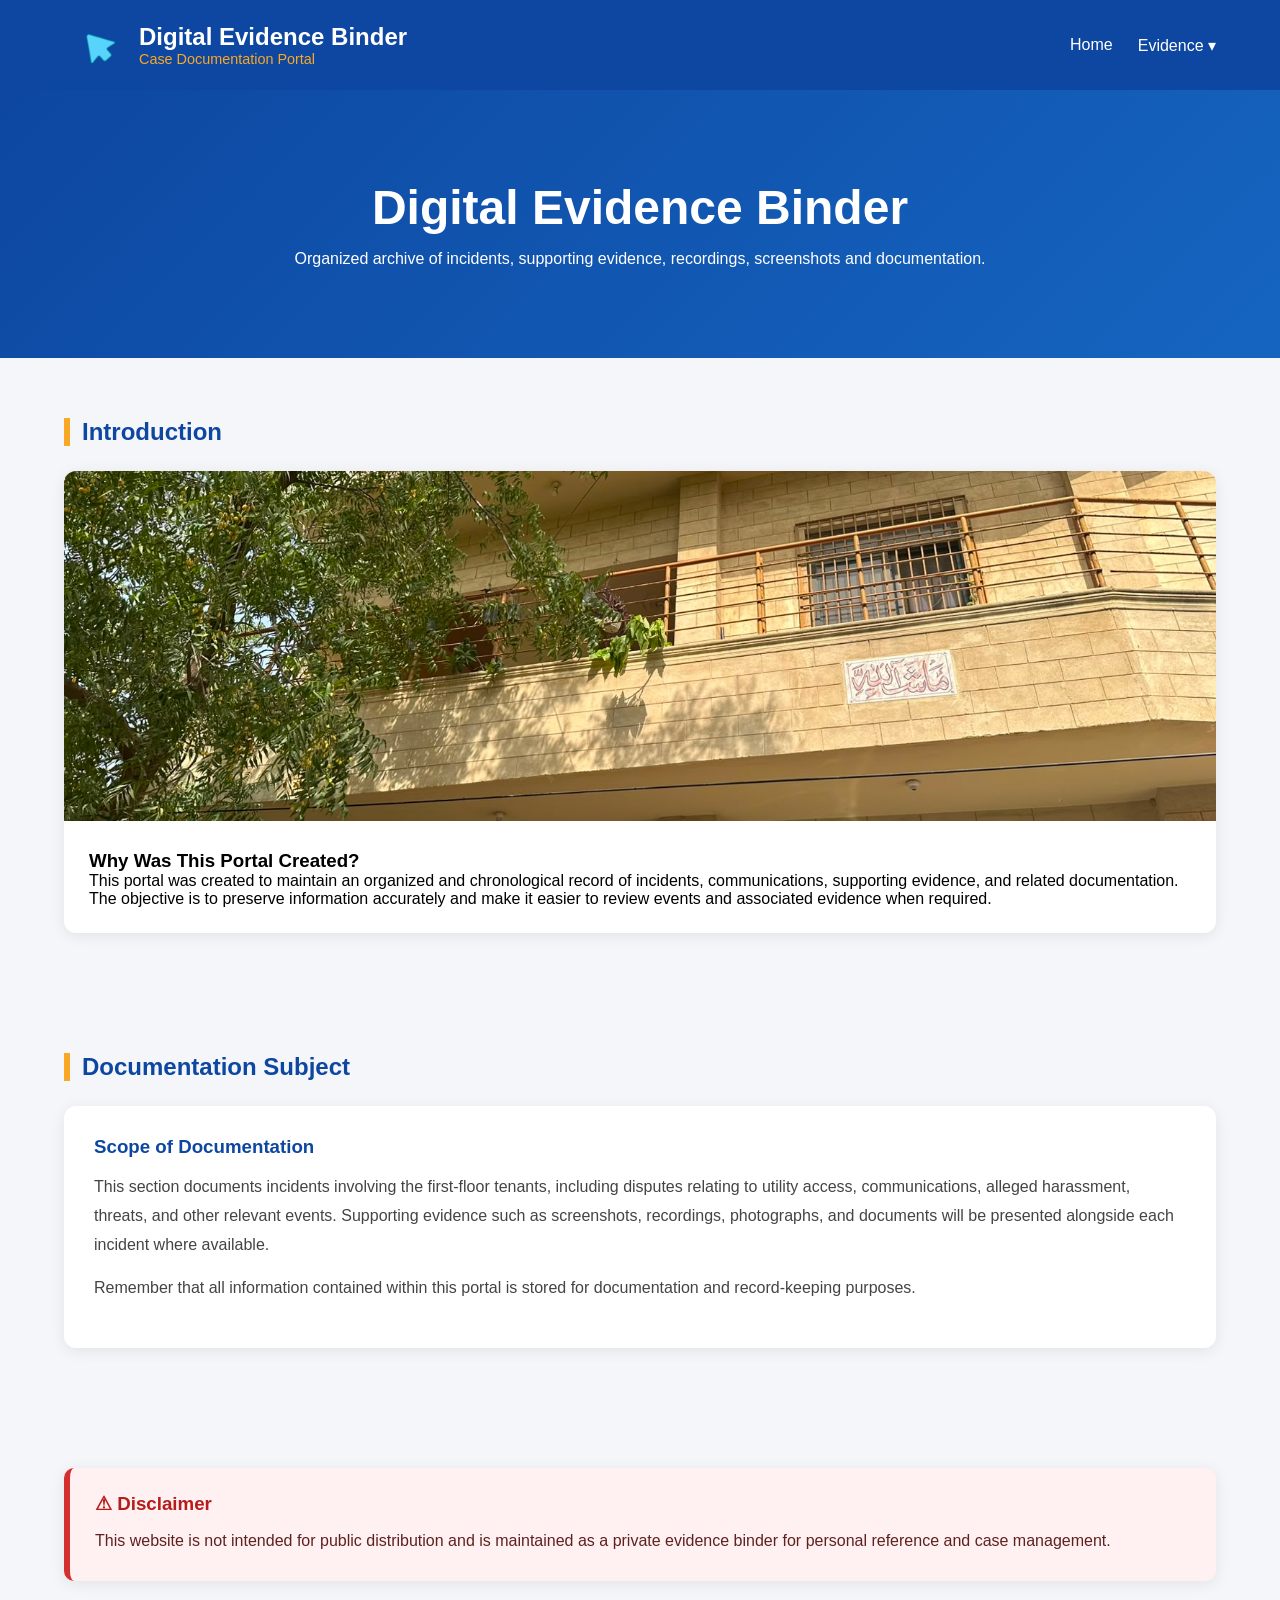
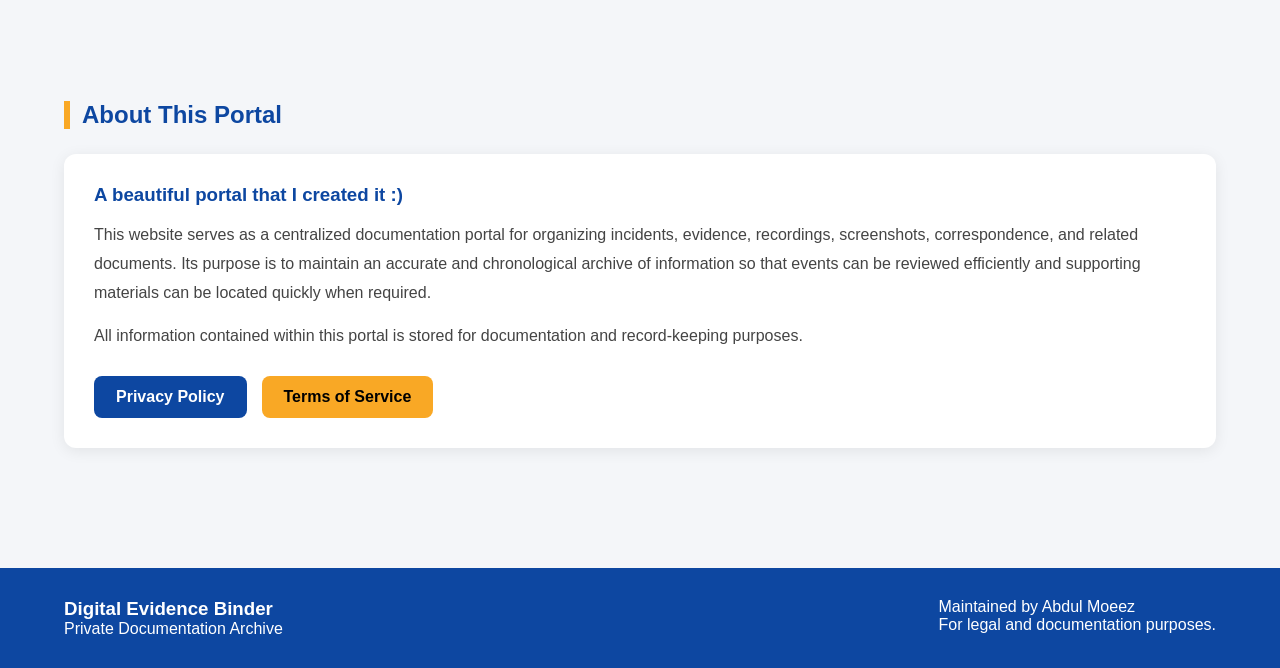
==== index.html @ 59e15d3b "Update index.html" ====
<!DOCTYPE html>
<html lang="en">

<head>
    <meta charset="UTF-8">
    <meta name="viewport" content="width=device-width, initial-scale=1.0">

    <title>Abdul Moeez | Digital Evidence Binder</title>

    <link rel="stylesheet" href="style.css">
</head>

<body>

    <header>

        <div class="container header-container">

            <div class="logo">

                <img src="logo.gif" alt="Logo">

                <div class="logo-text">
                    <h2>Digital Evidence Binder</h2>
                    <p>Case Documentation Portal</p>
                </div>

            </div>

<nav id="mobileNav">

    <ul>

        <li>
            <a href="index.html">Home</a>
        </li>

        <li class="dropdown">

            <a href="javascript:void(0)" onclick="toggleEvidence()">
    Evidence ▾
</a>

            <ul class="dropdown-menu">

                <li>
                    <a href="audio.html">Access it here!</a>
                </li>

            </ul>

        </li>

    </ul>

</nav>

<button class="menu-toggle" onclick="toggleMenu()">
    ☰
</button>

</div>

    </header>

    <section class="hero">

        <div class="container">

            <h1>Digital Evidence Binder</h1>

            <p>
                Organized archive of incidents,
                supporting evidence, recordings,
                screenshots and documentation.
            </p>

        </div>

    </section>

    <main class="container">

        <section class="section">

            <h2>Introduction</h2>

            <div class="incident-card">

                <img src="hero.jpeg"
                     alt="Incident Placeholder">

                <div class="incident-content">

                    <h3>Why Was This Portal Created?</h3>

                    <p>
                        This portal was created to maintain an organized and chronological record of incidents, communications, supporting evidence, and related documentation. The objective is to preserve information accurately and make it easier to review events and associated evidence when required.
                    </p>

                </div>

            </div>

        </section>

<section class="section">

    <h2>Documentation Subject</h2>

    <div class="about-card">

        <h3>Scope of Documentation</h3>

        <p>
            This section documents incidents involving the first-floor tenants, including disputes relating to utility access, communications, alleged harassment, threats, and other relevant events. Supporting evidence such as screenshots, recordings, photographs, and documents will be presented alongside each incident where available.
        </p>

        <p>
            Remember that all information contained within this portal is stored
            for documentation and record-keeping purposes.
        </p>

    </div>

</section>

<section class="section">

    <div class="disclaimer-box">

        <h3>⚠ Disclaimer</h3>

        <p>
            This website is not intended for public distribution and is maintained as a private evidence binder for personal reference and case management.
        </p>

    </div>

</section>

<section class="section">

    <h2>About This Portal</h2>

    <div class="about-card">

        <h3>A beautiful portal that I created it :)</h3>

        <p>
            This website serves as a centralized documentation
            portal for organizing incidents, evidence, recordings,
            screenshots, correspondence, and related documents.

            Its purpose is to maintain an accurate and chronological
            archive of information so that events can be reviewed
            efficiently and supporting materials can be located
            quickly when required.
        </p>

        <p>
            All information contained within this portal is stored
            for documentation and record-keeping purposes.
        </p>

        <div class="button-group">

            <a href="privacy-policy.html" class="btn">
                Privacy Policy
            </a>

            <a href="terms-of-service.html" class="btn secondary">
                Terms of Service
            </a>

        </div>

    </div>

</section>


    </main>

    <footer>

        <div class="container footer-content">

            <div>
                <h3>Digital Evidence Binder</h3>
                <p>Private Documentation Archive</p>
            </div>

            <div>
                <p>Maintained by Abdul Moeez</p>
                <p>For legal and documentation purposes.</p>
            </div>

        </div>

    </footer>

<script>

function toggleMenu() {
    document
        .getElementById("mobileNav")
        .classList
        .toggle("show");
}

function toggleEvidence() {

    const dropdown =
        document.querySelector(".dropdown-menu");

    if (dropdown.style.display === "block") {

        dropdown.style.display = "none";

    } else {

        dropdown.style.display = "block";

    }

}

</script>

</body>
</html>
---- style.css ----
:root{
    --blue:#0d47a1;
    --orange:#f9a825;
    --white:#ffffff;
    --light:#f4f6f9;
}

*{
    margin:0;
    padding:0;
    box-sizing:border-box;
}

body{
    font-family:Segoe UI, Arial, sans-serif;
    background:var(--light);
}

.container{
    width:90%;
    max-width:1200px;
    margin:auto;
}

/* HEADER */

header{
    background:var(--blue);
    box-shadow:0 2px 10px rgba(0,0,0,.15);
}

.header-container{
    display:flex;
    justify-content:space-between;
    align-items:center;
    padding:15px 0;
}

.logo{
    display:flex;
    align-items:center;
    gap:15px;
}

.logo img{
    width:60px;
    height:60px;
    object-fit:contain;
}

.logo-text h2{
    color:white;
}

.logo-text p{
    color:var(--orange);
    font-size:.9rem;
}

nav ul{
    display:flex;
    list-style:none;
    gap:25px;
}

nav a{
    text-decoration:none;
    color:white;
    font-weight:500;
}

/* DROPDOWN */

.dropdown{
    position:relative;
}

.dropdown-menu{
    display:none;
    position:absolute;
    top:30px;
    left:0;
    background:white;
    min-width:200px;
    border-radius:8px;
    overflow:hidden;
    box-shadow:0 4px 15px rgba(0,0,0,.15);
}

.dropdown-menu li{
    width:100%;
}

.dropdown-menu a{
    display:block;
    padding:12px;
    color:#333;
}

.dropdown-menu a:hover{
    background:#eee;
}

.dropdown:hover .dropdown-menu{
    display:block;
}

/* HERO */

.hero{
    background:linear-gradient(
        135deg,
        var(--blue),
        #1565c0
    );
    color:white;
    text-align:center;
    padding:90px 20px;
}

.hero h1{
    font-size:3rem;
    margin-bottom:15px;
}

.hero p{
    max-width:700px;
    margin:auto;
}

/* SECTION */

.section{
    padding:60px 0;
}

.section h2{
    color:var(--blue);
    border-left:6px solid var(--orange);
    padding-left:12px;
    margin-bottom:25px;
}

/* CARD */

.incident-card{
    background:white;
    border-radius:12px;
    overflow:hidden;
    box-shadow:0 3px 15px rgba(0,0,0,.08);
}

.incident-card img{
    width:100%;
    height:350px;
    object-fit:cover;
}

.incident-content{
    padding:25px;
}

.badge{
    background:var(--orange);
    padding:6px 12px;
    border-radius:20px;
    font-weight:bold;
}

.date{
    margin:15px 0;
    color:#666;
}

/* FOOTER */

footer{
    background:var(--blue);
    color:white;
    margin-top:60px;
}

.footer-content{
    display:flex;
    justify-content:space-between;
    padding:30px 0;
}

/* MOBILE */

@media(max-width:768px){

    .header-container{
        flex-direction:column;
        gap:20px;
    }

    nav ul{
        flex-wrap:wrap;
        justify-content:center;
    }

    .hero h1{
        font-size:2rem;
    }

    .footer-content{
        flex-direction:column;
        text-align:center;
        gap:15px;
    }
}

/* ABOUT SECTION */

.about-card{
    background:white;
    padding:30px;
    border-radius:12px;
    box-shadow:0 3px 15px rgba(0,0,0,.08);
}

.about-card h3{
    color:var(--blue);
    margin-bottom:15px;
}

.about-card p{
    margin-bottom:15px;
    line-height:1.8;
    color:#444;
}

/* BUTTONS */

.button-group{
    display:flex;
    gap:15px;
    flex-wrap:wrap;
    margin-top:25px;
}

.btn{
    display:inline-block;
    text-decoration:none;
    background:var(--blue);
    color:white;
    padding:12px 22px;
    border-radius:8px;
    font-weight:600;
    transition:.2s;
}

.btn:hover{
    transform:translateY(-2px);
}

.btn.secondary{
    background:var(--orange);
    color:black;
}

/* DISCLAIMER */

.disclaimer-box{
    background:#fff1f1;
    border-left:6px solid #d32f2f;
    padding:25px;
    border-radius:10px;
    box-shadow:0 3px 15px rgba(0,0,0,.08);
}

.disclaimer-box h3{
    color:#b71c1c;
    margin-bottom:12px;
}

.disclaimer-box p{
    color:#5f2120;
    line-height:1.8;
}

/* =================================
   RESPONSIVE IMPROVEMENTS
================================= */

/* Large Tablets */
@media (max-width: 992px){

    .container{
        width:95%;
    }

    .hero h1{
        font-size:2.4rem;
    }

}

/* Tablets */
@media (max-width: 768px){

    .header-container{
        flex-direction:column;
        gap:20px;
        text-align:center;
    }

    .logo{
        justify-content:center;
    }

    nav ul{
        flex-wrap:wrap;
        justify-content:center;
        gap:15px;
    }

    .hero{
        padding:70px 20px;
    }

    .hero h1{
        font-size:2rem;
    }

    .hero p{
        font-size:.95rem;
    }

    .incident-card img{
        height:280px;
    }

    .button-group{
        flex-direction:column;
    }

    .btn{
        width:100%;
        text-align:center;
    }

    .footer-content{
        flex-direction:column;
        text-align:center;
        gap:20px;
    }

}

/* Mobile Phones */
@media (max-width: 480px){

    .logo img{
        width:50px;
        height:50px;
    }

    .logo-text h2{
        font-size:1.1rem;
    }

    .logo-text p{
        font-size:.75rem;
    }

    .hero{
        padding:50px 15px;
    }

    .hero h1{
        font-size:1.7rem;
        line-height:1.2;
    }

    .hero p{
        font-size:.9rem;
    }

    .section{
        padding:35px 0;
    }

    .section h2{
        font-size:1.3rem;
    }

    .incident-card img{
        height:220px;
    }

    .incident-content{
        padding:18px;
    }

    .about-card{
        padding:20px;
    }

    .disclaimer-box{
        padding:18px;
    }

}

/* Very Small Phones */
@media (max-width: 360px){

    nav ul{
        flex-direction:column;
        gap:10px;
    }

    .hero h1{
        font-size:1.5rem;
    }

    .incident-card img{
        height:180px;
    }

}

/* HAMBURGER */

.menu-toggle{
    display:none;
    background:none;
    border:none;
    color:white;
    font-size:28px;
    cursor:pointer;
}

/* MOBILE */

@media(max-width:768px){

    .header-container{
        position:relative;
    }

    .menu-toggle{
        display:block;
        position:absolute;
        right:0;
        top:15px;
    }

    nav{
        display:none;
        width:100%;
        margin-top:15px;
    }

    nav.show{
        display:block;
    }

    nav ul{
        flex-direction:column;
        gap:0;
        width:100%;
    }

    nav li{
        width:100%;
    }

    nav a{
        display:block;
        padding:15px;
        border-top:1px solid rgba(255,255,255,.15);
    }

    .dropdown-menu{
        position:static;
        display:none;
        background:#0b3b88;
        box-shadow:none;
        border-radius:0;
    }

    .dropdown-menu a{
        color:white;
        padding-left:35px;
    }
}
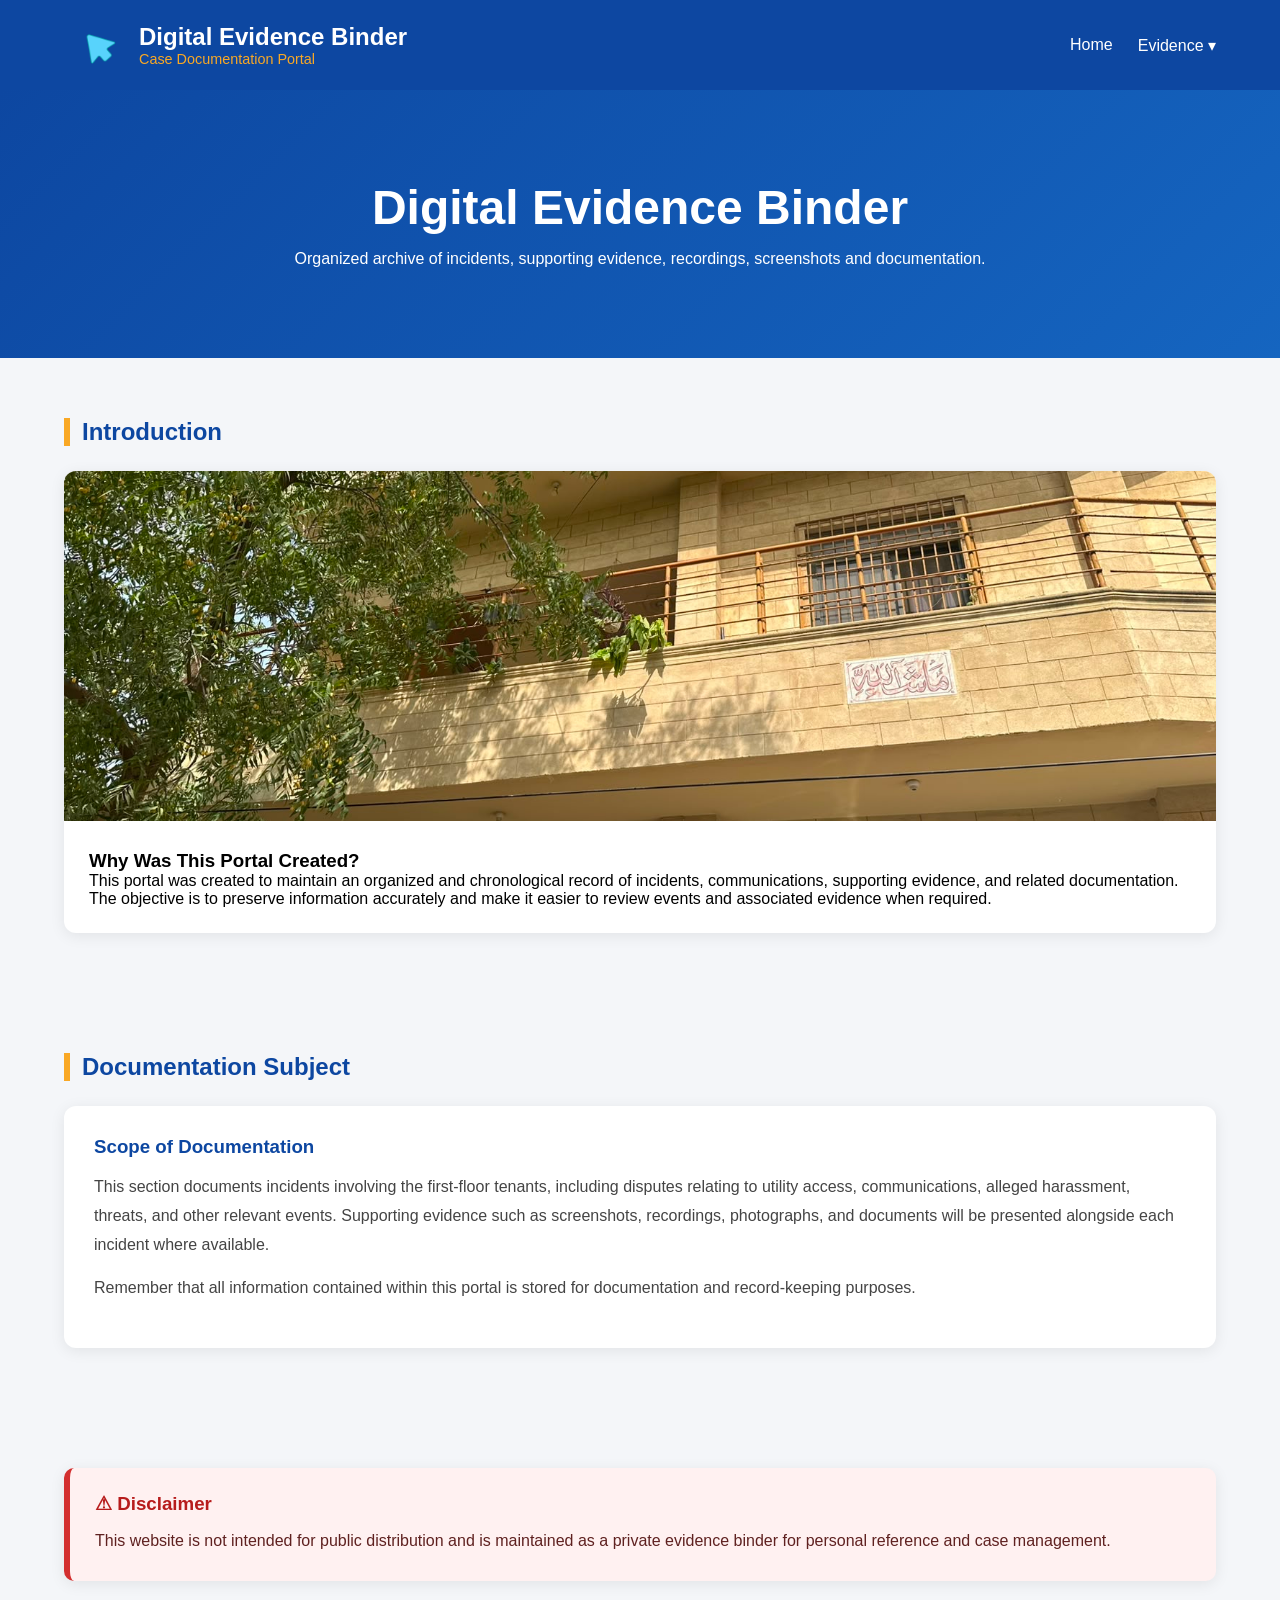
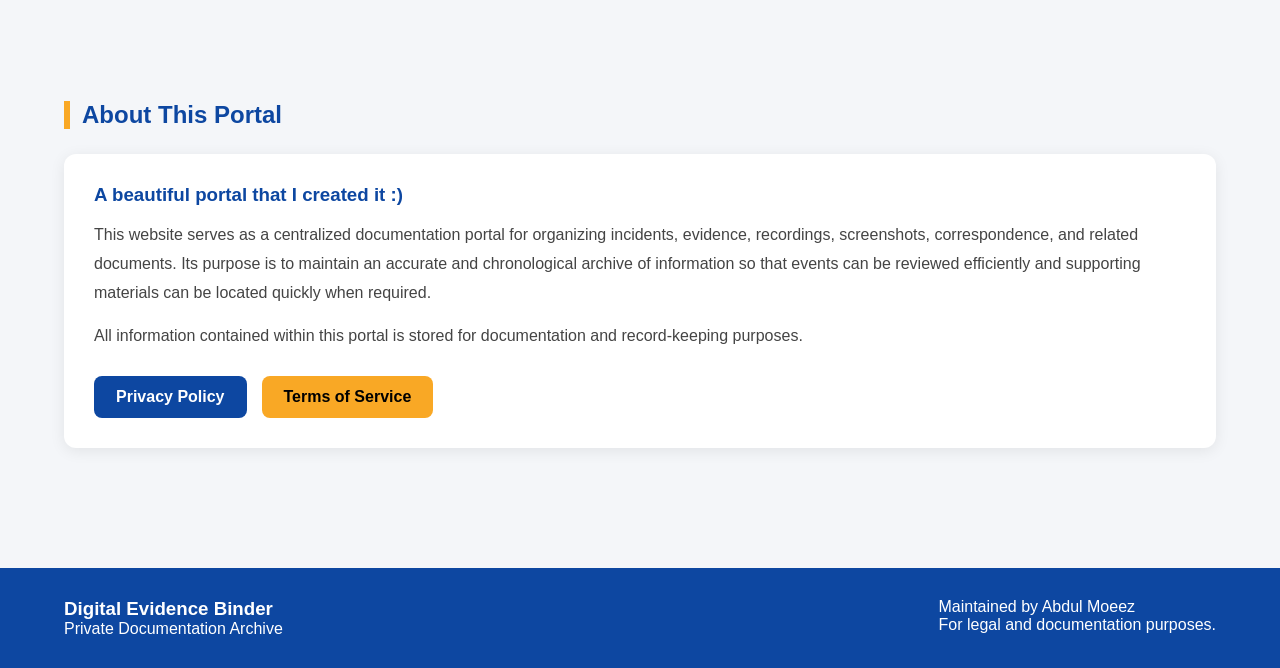
==== commit 6bcfb1df: "Update index.html" ====
--- a/index.html
+++ b/index.html
@@ -44,7 +44,7 @@
             <ul class="dropdown-menu">
 
                 <li>
-                    <a href="audio.html">Access it here!</a>
+                    <a href="login.html">Access it here!</a>
                 </li>
 
             </ul>
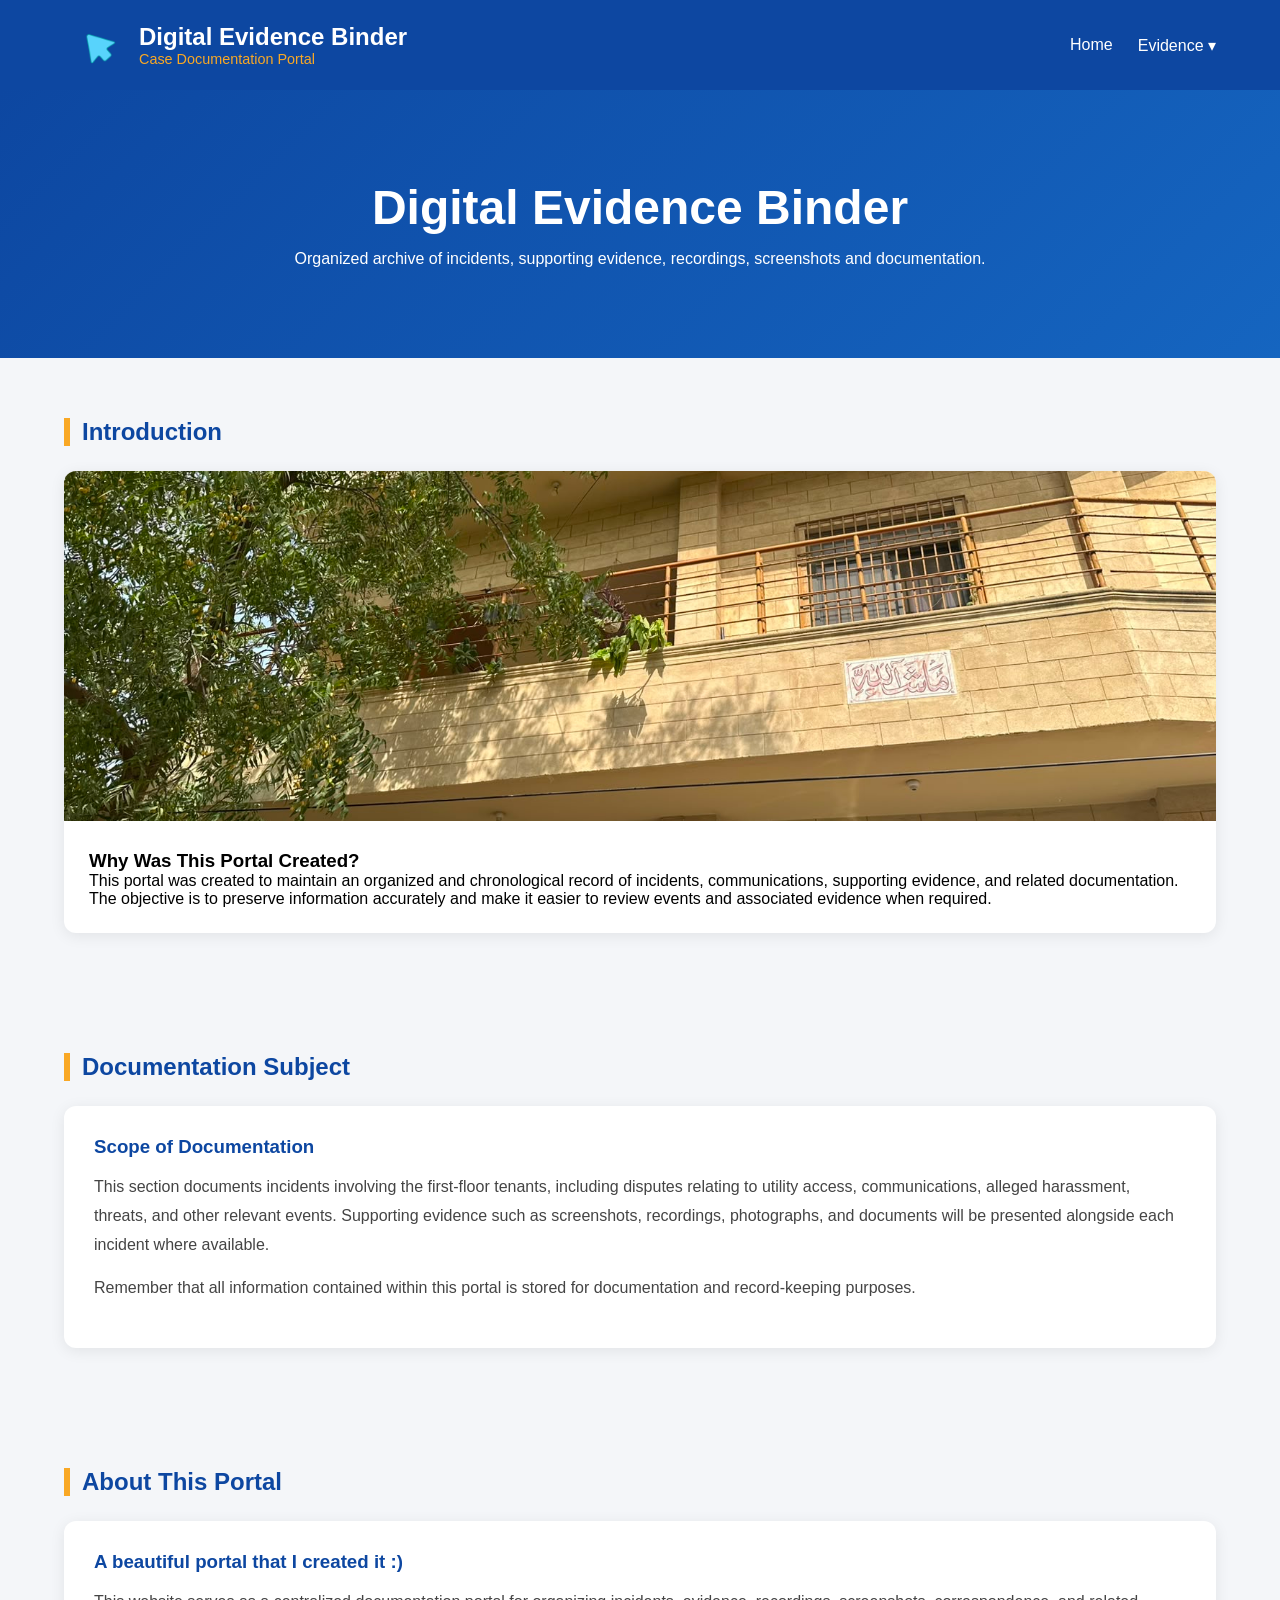
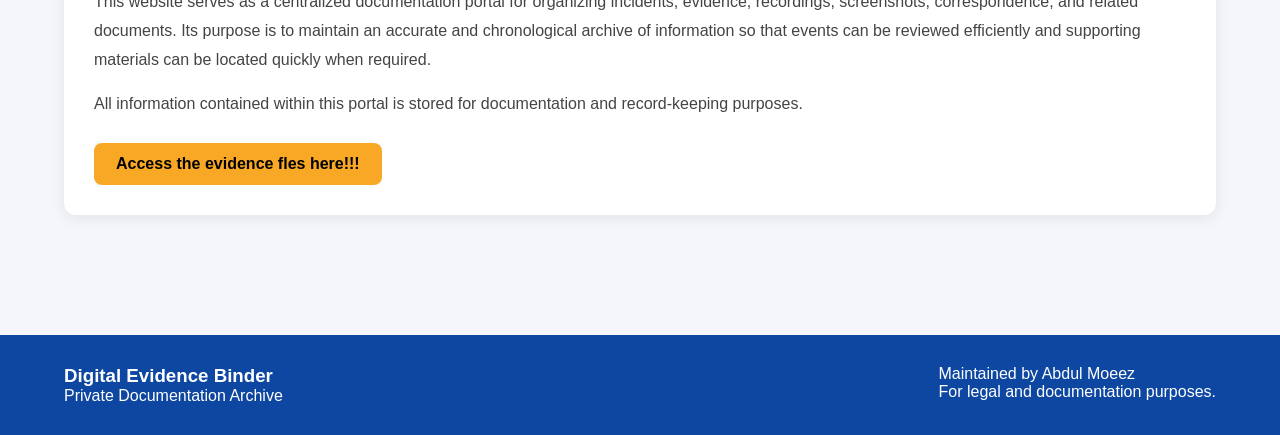
==== commit 89522753: "Update index.html" ====
--- a/index.html
+++ b/index.html
@@ -127,20 +127,6 @@
 
 <section class="section">
 
-    <div class="disclaimer-box">
-
-        <h3>⚠ Disclaimer</h3>
-
-        <p>
-            This website is not intended for public distribution and is maintained as a private evidence binder for personal reference and case management.
-        </p>
-
-    </div>
-
-</section>
-
-<section class="section">
-
     <h2>About This Portal</h2>
 
     <div class="about-card">
@@ -165,12 +151,8 @@
 
         <div class="button-group">
 
-            <a href="privacy-policy.html" class="btn">
-                Privacy Policy
-            </a>
-
-            <a href="terms-of-service.html" class="btn secondary">
-                Terms of Service
+            <a href="https://drive.google.com/drive/folders/1SNqlOgbFu9YPisoF7NOtC1vbzmbJbiRx?usp=sharing" class="btn secondary">
+                Access the evidence fles here!!!
             </a>
 
         </div>
--- a/style.css
+++ b/style.css
@@ -486,4 +486,18 @@
         color:white;
         padding-left:35px;
     }
-}+}
+
+html, body{
+    height:100%;
+}
+
+body{
+    min-height:100vh;
+    display:flex;
+    flex-direction:column;
+}
+
+main{
+    flex:1;
+}
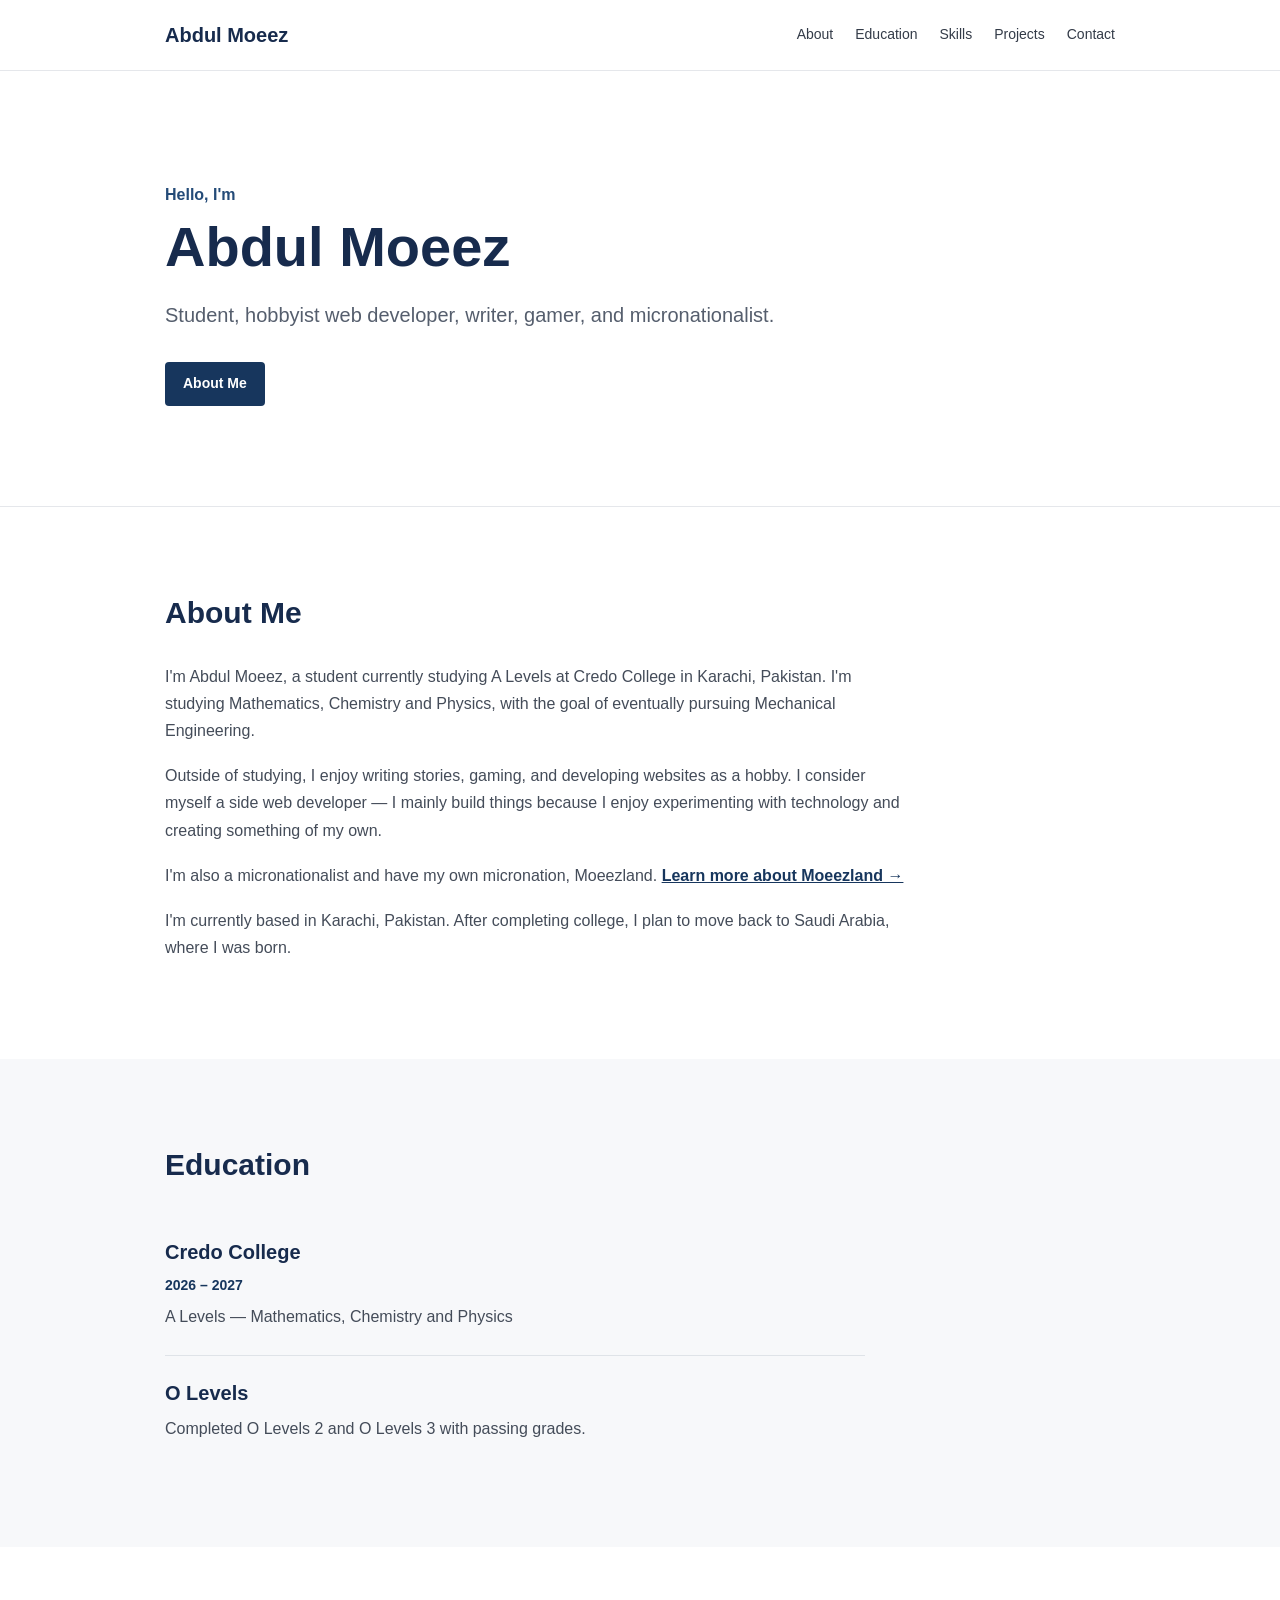
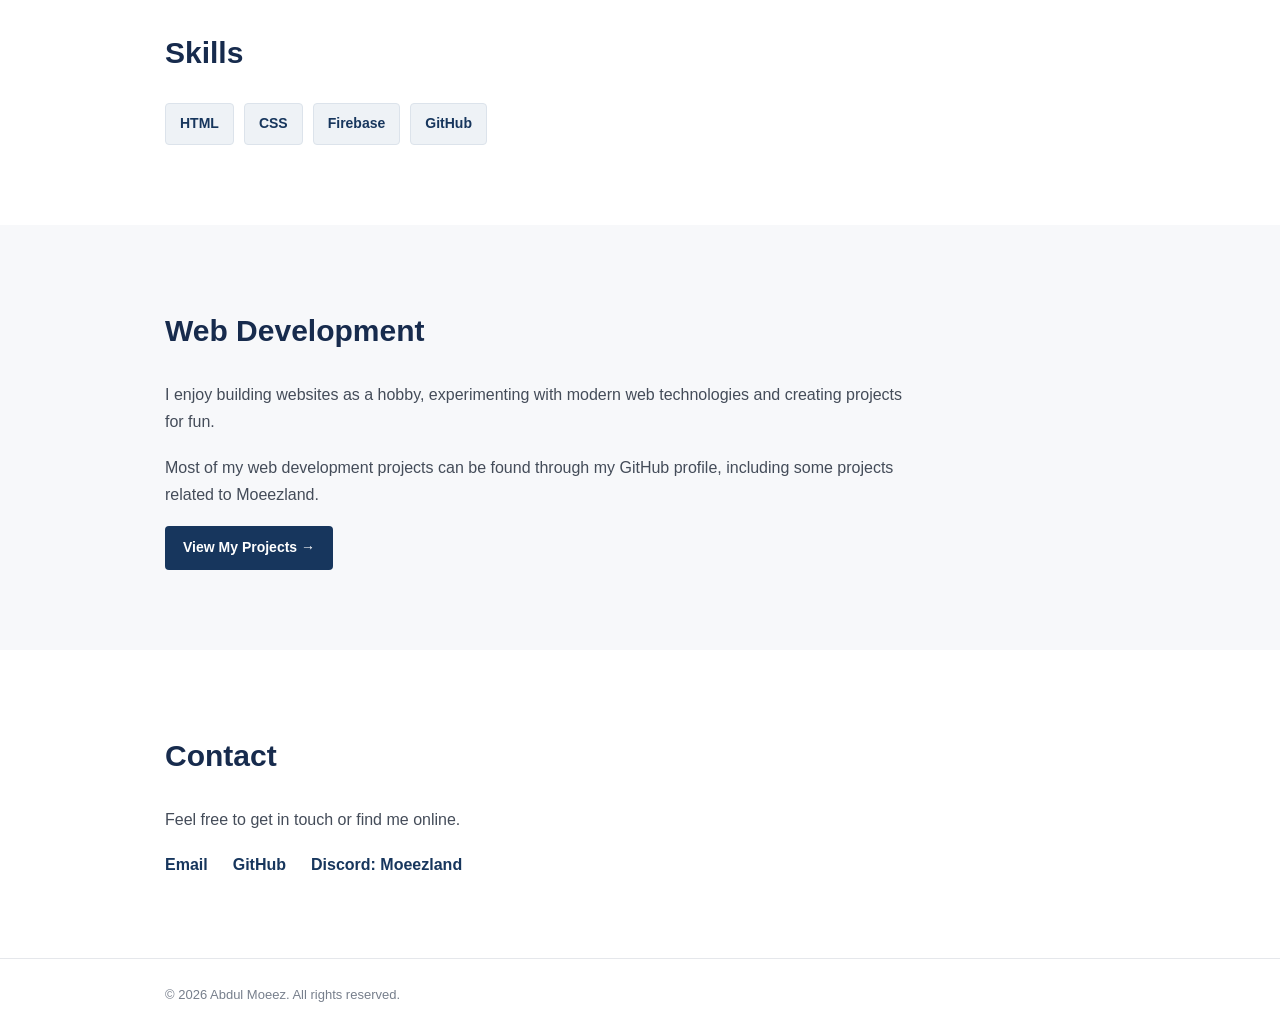
==== commit 4e2cc896: "Update index.html" ====
--- a/index.html
+++ b/index.html
@@ -1,214 +1,190 @@
 <!DOCTYPE html>
 <html lang="en">
-
 <head>
     <meta charset="UTF-8">
     <meta name="viewport" content="width=device-width, initial-scale=1.0">
 
-    <title>Abdul Moeez | Digital Evidence Binder</title>
+    <title>Abdul Moeez</title>
 
     <link rel="stylesheet" href="style.css">
 </head>
 
 <body>
 
+    <!-- Header -->
     <header>
+        <div class="container nav">
+            <a href="#" class="logo">Abdul Moeez</a>
 
-        <div class="container header-container">
+            <nav>
+                <a href="#about">About</a>
+                <a href="#education">Education</a>
+                <a href="#skills">Skills</a>
+                <a href="#projects">Projects</a>
+                <a href="#contact">Contact</a>
+            </nav>
+        </div>
+    </header>
 
-            <div class="logo">
 
-                <img src="logo.gif" alt="Logo">
+    <!-- Hero -->
+    <main>
 
-                <div class="logo-text">
-                    <h2>Digital Evidence Binder</h2>
-                    <p>Case Documentation Portal</p>
+        <section class="hero">
+            <div class="container">
+                <p class="intro">Hello, I'm</p>
+
+                <h1>Abdul Moeez</h1>
+
+                <p class="hero-text">
+                    Student, hobbyist web developer, writer, gamer,
+                    and micronationalist.
+                </p>
+
+                <a href="#about" class="button">About Me</a>
+            </div>
+        </section>
+
+
+        <!-- About -->
+        <section id="about">
+            <div class="container">
+                <h2>About Me</h2>
+
+                <p>
+                    I'm Abdul Moeez, a student currently studying A Levels
+                    at Credo College in Karachi, Pakistan. I'm studying
+                    Mathematics, Chemistry and Physics, with the goal of
+                    eventually pursuing Mechanical Engineering.
+                </p>
+
+                <p>
+                    Outside of studying, I enjoy writing stories, gaming,
+                    and developing websites as a hobby. I consider myself
+                    a side web developer — I mainly build things because
+                    I enjoy experimenting with technology and creating
+                    something of my own.
+                </p>
+
+                <p>
+                    I'm also a micronationalist and have my own
+                    micronation, Moeezland.
+                    <a href="https://moeezland.com" target="_blank">
+                        Learn more about Moeezland →
+                    </a>
+                </p>
+
+                <p>
+                    I'm currently based in Karachi, Pakistan. After
+                    completing college, I plan to move back to Saudi Arabia,
+                    where I was born.
+                </p>
+            </div>
+        </section>
+
+
+        <!-- Education -->
+        <section id="education" class="light-section">
+            <div class="container">
+                <h2>Education</h2>
+
+                <div class="education-item">
+                    <h3>Credo College</h3>
+                    <p class="date">2026 – 2027</p>
+                    <p>
+                        A Levels — Mathematics, Chemistry and Physics
+                    </p>
                 </div>
 
+                <div class="education-item">
+                    <h3>O Levels</h3>
+                    <p>
+                        Completed O Levels 2 and O Levels 3 with
+                        passing grades.
+                    </p>
+                </div>
             </div>
-
-<nav id="mobileNav">
-
-    <ul>
-
-        <li>
-            <a href="index.html">Home</a>
-        </li>
-
-        <li class="dropdown">
-
-            <a href="javascript:void(0)" onclick="toggleEvidence()">
-    Evidence ▾
-</a>
-
-            <ul class="dropdown-menu">
-
-                <li>
-                    <a href="login.html">Access it here!</a>
-                </li>
-
-            </ul>
-
-        </li>
-
-    </ul>
-
-</nav>
-
-<button class="menu-toggle" onclick="toggleMenu()">
-    ☰
-</button>
-
-</div>
-
-    </header>
-
-    <section class="hero">
-
-        <div class="container">
-
-            <h1>Digital Evidence Binder</h1>
-
-            <p>
-                Organized archive of incidents,
-                supporting evidence, recordings,
-                screenshots and documentation.
-            </p>
-
-        </div>
-
-    </section>
-
-    <main class="container">
-
-        <section class="section">
-
-            <h2>Introduction</h2>
-
-            <div class="incident-card">
-
-                <img src="hero.jpeg"
-                     alt="Incident Placeholder">
-
-                <div class="incident-content">
-
-                    <h3>Why Was This Portal Created?</h3>
-
-                    <p>
-                        This portal was created to maintain an organized and chronological record of incidents, communications, supporting evidence, and related documentation. The objective is to preserve information accurately and make it easier to review events and associated evidence when required.
-                    </p>
-
-                </div>
-
-            </div>
-
         </section>
 
-<section class="section">
 
-    <h2>Documentation Subject</h2>
+        <!-- Skills -->
+        <section id="skills">
+            <div class="container">
+                <h2>Skills</h2>
 
-    <div class="about-card">
+                <div class="skills-list">
+                    <span>HTML</span>
+                    <span>CSS</span>
+                    <span>Firebase</span>
+                    <span>GitHub</span>
+                </div>
+            </div>
+        </section>
 
-        <h3>Scope of Documentation</h3>
 
-        <p>
-            This section documents incidents involving the first-floor tenants, including disputes relating to utility access, communications, alleged harassment, threats, and other relevant events. Supporting evidence such as screenshots, recordings, photographs, and documents will be presented alongside each incident where available.
-        </p>
+        <!-- Web Development -->
+        <section id="projects" class="light-section">
+            <div class="container">
+                <h2>Web Development</h2>
 
-        <p>
-            Remember that all information contained within this portal is stored
-            for documentation and record-keeping purposes.
-        </p>
+                <p>
+                    I enjoy building websites as a hobby, experimenting
+                    with modern web technologies and creating projects
+                    for fun.
+                </p>
 
-    </div>
+                <p>
+                    Most of my web development projects can be found
+                    through my GitHub profile, including some projects
+                    related to Moeezland.
+                </p>
 
-</section>
+                <a
+                    href="https://moeezland.github.io"
+                    target="_blank"
+                    class="button"
+                >
+                    View My Projects →
+                </a>
+            </div>
+        </section>
 
-<section class="section">
 
-    <h2>About This Portal</h2>
+        <!-- Contact -->
+        <section id="contact">
+            <div class="container">
+                <h2>Contact</h2>
 
-    <div class="about-card">
+                <p>
+                    Feel free to get in touch or find me online.
+                </p>
 
-        <h3>A beautiful portal that I created it :)</h3>
+                <div class="contact-links">
+                    <a href="mailto:abdulmoeez.ksa@gmail.com">
+                        Email
+                    </a>
 
-        <p>
-            This website serves as a centralized documentation
-            portal for organizing incidents, evidence, recordings,
-            screenshots, correspondence, and related documents.
+                    <a
+                        href="https://github.com/Moeezland"
+                        target="_blank"
+                    >
+                        GitHub
+                    </a>
 
-            Its purpose is to maintain an accurate and chronological
-            archive of information so that events can be reviewed
-            efficiently and supporting materials can be located
-            quickly when required.
-        </p>
-
-        <p>
-            All information contained within this portal is stored
-            for documentation and record-keeping purposes.
-        </p>
-
-        <div class="button-group">
-
-            <a href="https://drive.google.com/drive/folders/1SNqlOgbFu9YPisoF7NOtC1vbzmbJbiRx?usp=sharing" class="btn secondary">
-                Access the evidence fles here!!!
-            </a>
-
-        </div>
-
-    </div>
-
-</section>
-
+                    <span>Discord: Moeezland</span>
+                </div>
+            </div>
+        </section>
 
     </main>
 
+
+    <!-- Footer -->
     <footer>
-
-        <div class="container footer-content">
-
-            <div>
-                <h3>Digital Evidence Binder</h3>
-                <p>Private Documentation Archive</p>
-            </div>
-
-            <div>
-                <p>Maintained by Abdul Moeez</p>
-                <p>For legal and documentation purposes.</p>
-            </div>
-
+        <div class="container">
+            <p>© 2026 Abdul Moeez. All rights reserved.</p>
         </div>
-
     </footer>
-
-<script>
-
-function toggleMenu() {
-    document
-        .getElementById("mobileNav")
-        .classList
-        .toggle("show");
-}
-
-function toggleEvidence() {
-
-    const dropdown =
-        document.querySelector(".dropdown-menu");
-
-    if (dropdown.style.display === "block") {
-
-        dropdown.style.display = "none";
-
-    } else {
-
-        dropdown.style.display = "block";
-
-    }
-
-}
-
-</script>
 
 </body>
 </html>
--- a/style.css
+++ b/style.css
@@ -1,503 +1,288 @@
-:root{
-    --blue:#0d47a1;
-    --orange:#f9a825;
-    --white:#ffffff;
-    --light:#f4f6f9;
-}
-
-*{
-    margin:0;
-    padding:0;
-    box-sizing:border-box;
-}
-
-body{
-    font-family:Segoe UI, Arial, sans-serif;
-    background:var(--light);
-}
-
-.container{
-    width:90%;
-    max-width:1200px;
-    margin:auto;
-}
-
-/* HEADER */
-
-header{
-    background:var(--blue);
-    box-shadow:0 2px 10px rgba(0,0,0,.15);
-}
-
-.header-container{
-    display:flex;
-    justify-content:space-between;
-    align-items:center;
-    padding:15px 0;
-}
-
-.logo{
-    display:flex;
-    align-items:center;
-    gap:15px;
-}
-
-.logo img{
-    width:60px;
-    height:60px;
-    object-fit:contain;
-}
-
-.logo-text h2{
-    color:white;
-}
-
-.logo-text p{
-    color:var(--orange);
-    font-size:.9rem;
-}
-
-nav ul{
-    display:flex;
-    list-style:none;
-    gap:25px;
-}
-
-nav a{
-    text-decoration:none;
-    color:white;
-    font-weight:500;
-}
-
-/* DROPDOWN */
-
-.dropdown{
-    position:relative;
-}
-
-.dropdown-menu{
-    display:none;
-    position:absolute;
-    top:30px;
-    left:0;
-    background:white;
-    min-width:200px;
-    border-radius:8px;
-    overflow:hidden;
-    box-shadow:0 4px 15px rgba(0,0,0,.15);
-}
-
-.dropdown-menu li{
-    width:100%;
-}
-
-.dropdown-menu a{
-    display:block;
-    padding:12px;
-    color:#333;
-}
-
-.dropdown-menu a:hover{
-    background:#eee;
-}
-
-.dropdown:hover .dropdown-menu{
-    display:block;
-}
-
-/* HERO */
-
-.hero{
-    background:linear-gradient(
-        135deg,
-        var(--blue),
-        #1565c0
-    );
-    color:white;
-    text-align:center;
-    padding:90px 20px;
-}
-
-.hero h1{
-    font-size:3rem;
-    margin-bottom:15px;
-}
-
-.hero p{
-    max-width:700px;
-    margin:auto;
-}
-
-/* SECTION */
-
-.section{
-    padding:60px 0;
-}
-
-.section h2{
-    color:var(--blue);
-    border-left:6px solid var(--orange);
-    padding-left:12px;
-    margin-bottom:25px;
-}
-
-/* CARD */
-
-.incident-card{
-    background:white;
-    border-radius:12px;
-    overflow:hidden;
-    box-shadow:0 3px 15px rgba(0,0,0,.08);
-}
-
-.incident-card img{
-    width:100%;
-    height:350px;
-    object-fit:cover;
-}
-
-.incident-content{
-    padding:25px;
-}
-
-.badge{
-    background:var(--orange);
-    padding:6px 12px;
-    border-radius:20px;
-    font-weight:bold;
-}
-
-.date{
-    margin:15px 0;
-    color:#666;
-}
-
-/* FOOTER */
-
-footer{
-    background:var(--blue);
-    color:white;
-    margin-top:60px;
-}
-
-.footer-content{
-    display:flex;
-    justify-content:space-between;
-    padding:30px 0;
-}
-
-/* MOBILE */
-
-@media(max-width:768px){
-
-    .header-container{
-        flex-direction:column;
-        gap:20px;
-    }
-
-    nav ul{
-        flex-wrap:wrap;
-        justify-content:center;
-    }
-
-    .hero h1{
-        font-size:2rem;
-    }
-
-    .footer-content{
-        flex-direction:column;
-        text-align:center;
-        gap:15px;
-    }
-}
-
-/* ABOUT SECTION */
-
-.about-card{
-    background:white;
-    padding:30px;
-    border-radius:12px;
-    box-shadow:0 3px 15px rgba(0,0,0,.08);
-}
-
-.about-card h3{
-    color:var(--blue);
-    margin-bottom:15px;
-}
-
-.about-card p{
-    margin-bottom:15px;
-    line-height:1.8;
-    color:#444;
-}
-
-/* BUTTONS */
-
-.button-group{
-    display:flex;
-    gap:15px;
-    flex-wrap:wrap;
-    margin-top:25px;
-}
-
-.btn{
-    display:inline-block;
-    text-decoration:none;
-    background:var(--blue);
-    color:white;
-    padding:12px 22px;
-    border-radius:8px;
-    font-weight:600;
-    transition:.2s;
-}
-
-.btn:hover{
-    transform:translateY(-2px);
-}
-
-.btn.secondary{
-    background:var(--orange);
-    color:black;
-}
-
-/* DISCLAIMER */
-
-.disclaimer-box{
-    background:#fff1f1;
-    border-left:6px solid #d32f2f;
-    padding:25px;
-    border-radius:10px;
-    box-shadow:0 3px 15px rgba(0,0,0,.08);
-}
-
-.disclaimer-box h3{
-    color:#b71c1c;
-    margin-bottom:12px;
-}
-
-.disclaimer-box p{
-    color:#5f2120;
-    line-height:1.8;
-}
-
-/* =================================
-   RESPONSIVE IMPROVEMENTS
-================================= */
-
-/* Large Tablets */
-@media (max-width: 992px){
-
-    .container{
-        width:95%;
-    }
-
-    .hero h1{
-        font-size:2.4rem;
-    }
-
-}
-
-/* Tablets */
-@media (max-width: 768px){
-
-    .header-container{
-        flex-direction:column;
-        gap:20px;
-        text-align:center;
-    }
-
-    .logo{
-        justify-content:center;
-    }
-
-    nav ul{
-        flex-wrap:wrap;
-        justify-content:center;
-        gap:15px;
-    }
-
-    .hero{
-        padding:70px 20px;
-    }
-
-    .hero h1{
-        font-size:2rem;
-    }
-
-    .hero p{
-        font-size:.95rem;
-    }
-
-    .incident-card img{
-        height:280px;
-    }
-
-    .button-group{
-        flex-direction:column;
-    }
-
-    .btn{
-        width:100%;
-        text-align:center;
-    }
-
-    .footer-content{
-        flex-direction:column;
-        text-align:center;
-        gap:20px;
-    }
-
-}
-
-/* Mobile Phones */
-@media (max-width: 480px){
-
-    .logo img{
-        width:50px;
-        height:50px;
-    }
-
-    .logo-text h2{
-        font-size:1.1rem;
-    }
-
-    .logo-text p{
-        font-size:.75rem;
-    }
-
-    .hero{
-        padding:50px 15px;
-    }
-
-    .hero h1{
-        font-size:1.7rem;
-        line-height:1.2;
-    }
-
-    .hero p{
-        font-size:.9rem;
-    }
-
-    .section{
-        padding:35px 0;
-    }
-
-    .section h2{
-        font-size:1.3rem;
-    }
-
-    .incident-card img{
-        height:220px;
-    }
-
-    .incident-content{
-        padding:18px;
-    }
-
-    .about-card{
-        padding:20px;
-    }
-
-    .disclaimer-box{
-        padding:18px;
-    }
-
-}
-
-/* Very Small Phones */
-@media (max-width: 360px){
-
-    nav ul{
-        flex-direction:column;
-        gap:10px;
-    }
-
-    .hero h1{
-        font-size:1.5rem;
-    }
-
-    .incident-card img{
-        height:180px;
-    }
-
-}
-
-/* HAMBURGER */
-
-.menu-toggle{
-    display:none;
-    background:none;
-    border:none;
-    color:white;
-    font-size:28px;
-    cursor:pointer;
-}
-
-/* MOBILE */
-
-@media(max-width:768px){
-
-    .header-container{
-        position:relative;
-    }
-
-    .menu-toggle{
-        display:block;
-        position:absolute;
-        right:0;
-        top:15px;
-    }
-
-    nav{
-        display:none;
-        width:100%;
-        margin-top:15px;
-    }
-
-    nav.show{
-        display:block;
-    }
-
-    nav ul{
-        flex-direction:column;
-        gap:0;
-        width:100%;
-    }
-
-    nav li{
-        width:100%;
-    }
-
-    nav a{
-        display:block;
-        padding:15px;
-        border-top:1px solid rgba(255,255,255,.15);
-    }
-
-    .dropdown-menu{
-        position:static;
-        display:none;
-        background:#0b3b88;
-        box-shadow:none;
-        border-radius:0;
-    }
-
-    .dropdown-menu a{
-        color:white;
-        padding-left:35px;
-    }
-}
-
-html, body{
-    height:100%;
-}
-
-body{
-    min-height:100vh;
-    display:flex;
-    flex-direction:column;
-}
-
-main{
-    flex:1;
-}
+/* -------------------------
+   General
+------------------------- */
+
+* {
+    margin: 0;
+    padding: 0;
+    box-sizing: border-box;
+}
+
+html {
+    scroll-behavior: smooth;
+}
+
+body {
+    font-family: Arial, Helvetica, sans-serif;
+    color: #171b24;
+    background: #ffffff;
+    line-height: 1.7;
+}
+
+.container {
+    width: 90%;
+    max-width: 950px;
+    margin: auto;
+}
+
+
+/* -------------------------
+   Header
+------------------------- */
+
+header {
+    border-bottom: 1px solid #e5e7eb;
+    background: #ffffff;
+}
+
+.nav {
+    min-height: 70px;
+
+    display: flex;
+    align-items: center;
+    justify-content: space-between;
+    gap: 30px;
+}
+
+.logo {
+    color: #172b4d;
+    font-size: 20px;
+    font-weight: bold;
+    text-decoration: none;
+}
+
+nav {
+    display: flex;
+    gap: 22px;
+}
+
+nav a {
+    color: #333b48;
+    text-decoration: none;
+    font-size: 14px;
+}
+
+nav a:hover {
+    color: #17365d;
+}
+
+
+/* -------------------------
+   Hero
+------------------------- */
+
+.hero {
+    padding: 110px 0 100px;
+    border-bottom: 1px solid #e5e7eb;
+}
+
+.intro {
+    color: #244b78;
+    font-weight: bold;
+    margin-bottom: 8px;
+}
+
+h1 {
+    color: #172b4d;
+    font-size: 56px;
+    line-height: 1.1;
+    margin-bottom: 20px;
+}
+
+.hero-text {
+    max-width: 650px;
+    font-size: 20px;
+    color: #555e6d;
+    margin-bottom: 30px;
+}
+
+
+/* -------------------------
+   Sections
+------------------------- */
+
+section {
+    padding: 80px 0;
+}
+
+.light-section {
+    background: #f7f8fa;
+}
+
+h2 {
+    color: #172b4d;
+    font-size: 30px;
+    margin-bottom: 25px;
+}
+
+h3 {
+    color: #172b4d;
+    font-size: 20px;
+    margin-bottom: 5px;
+}
+
+section p {
+    max-width: 750px;
+    margin-bottom: 18px;
+    color: #444c59;
+}
+
+
+/* -------------------------
+   Buttons
+------------------------- */
+
+.button {
+    display: inline-block;
+
+    background: #17365d;
+    color: #ffffff;
+
+    padding: 10px 18px;
+
+    text-decoration: none;
+    font-size: 14px;
+    font-weight: bold;
+
+    border-radius: 4px;
+}
+
+.button:hover {
+    background: #102946;
+}
+
+
+/* -------------------------
+   Links
+------------------------- */
+
+section a:not(.button) {
+    color: #17365d;
+    font-weight: bold;
+}
+
+section a:not(.button):hover {
+    text-decoration: none;
+}
+
+
+/* -------------------------
+   Education
+------------------------- */
+
+.education-item {
+    padding: 20px 0;
+    border-bottom: 1px solid #dfe3e8;
+    max-width: 700px;
+}
+
+.education-item:last-child {
+    border-bottom: none;
+}
+
+.education-item p {
+    margin-bottom: 5px;
+}
+
+.date {
+    color: #17365d !important;
+    font-size: 14px;
+    font-weight: bold;
+}
+
+
+/* -------------------------
+   Skills
+------------------------- */
+
+.skills-list {
+    display: flex;
+    flex-wrap: wrap;
+    gap: 10px;
+}
+
+.skills-list span {
+    padding: 8px 14px;
+
+    background: #eef2f6;
+    color: #17365d;
+
+    border: 1px solid #dce3eb;
+    border-radius: 4px;
+
+    font-size: 14px;
+    font-weight: bold;
+}
+
+
+/* -------------------------
+   Contact
+------------------------- */
+
+.contact-links {
+    display: flex;
+    flex-wrap: wrap;
+    gap: 25px;
+}
+
+.contact-links a,
+.contact-links span {
+    color: #17365d;
+    font-weight: bold;
+    text-decoration: none;
+}
+
+
+/* -------------------------
+   Footer
+------------------------- */
+
+footer {
+    padding: 25px 0;
+    border-top: 1px solid #e5e7eb;
+    background: #ffffff;
+}
+
+footer p {
+    color: #777f8c;
+    font-size: 13px;
+}
+
+
+/* -------------------------
+   Mobile
+------------------------- */
+
+@media (max-width: 700px) {
+
+    .nav {
+        flex-direction: column;
+        padding: 20px 0;
+    }
+
+    nav {
+        flex-wrap: wrap;
+        justify-content: center;
+        gap: 15px;
+    }
+
+    .hero {
+        padding: 80px 0;
+    }
+
+    h1 {
+        font-size: 42px;
+    }
+
+    .hero-text {
+        font-size: 18px;
+    }
+
+    section {
+        padding: 60px 0;
+    }
+
+    h2 {
+        font-size: 26px;
+    }
+}
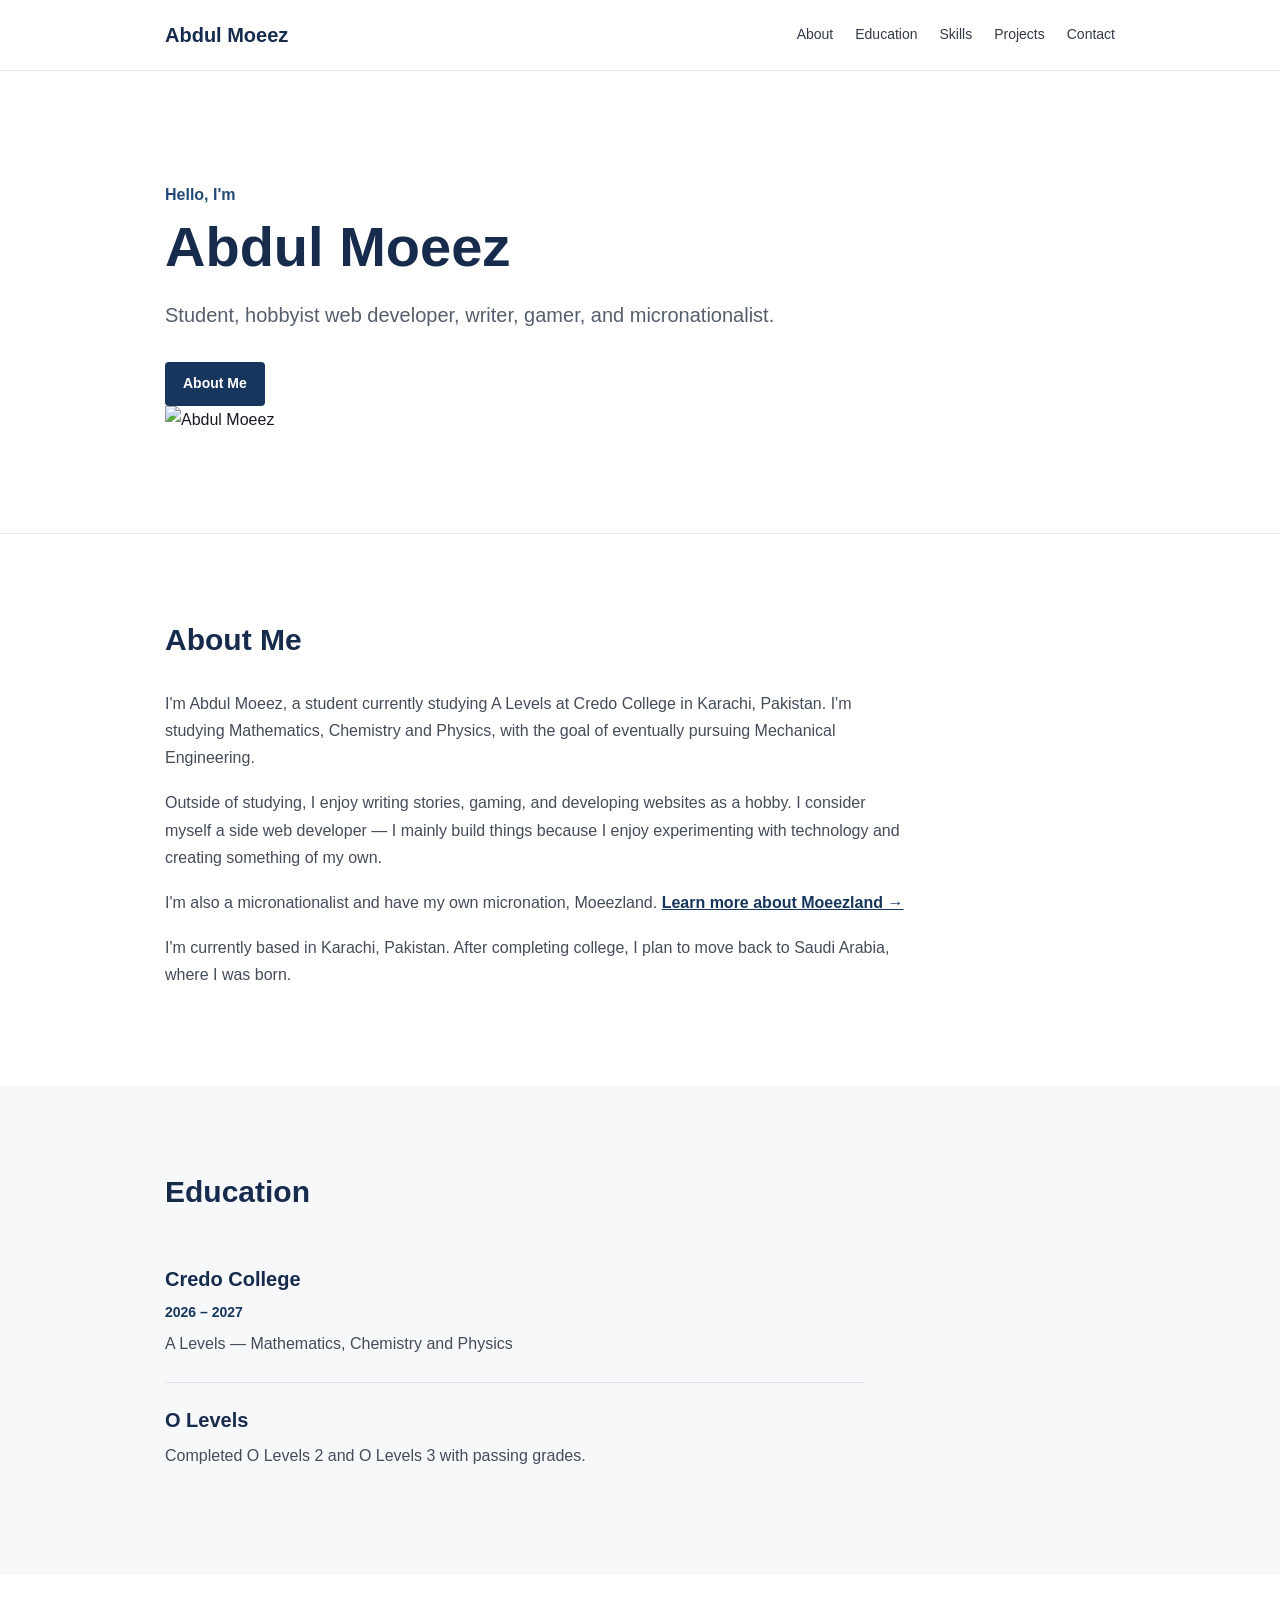
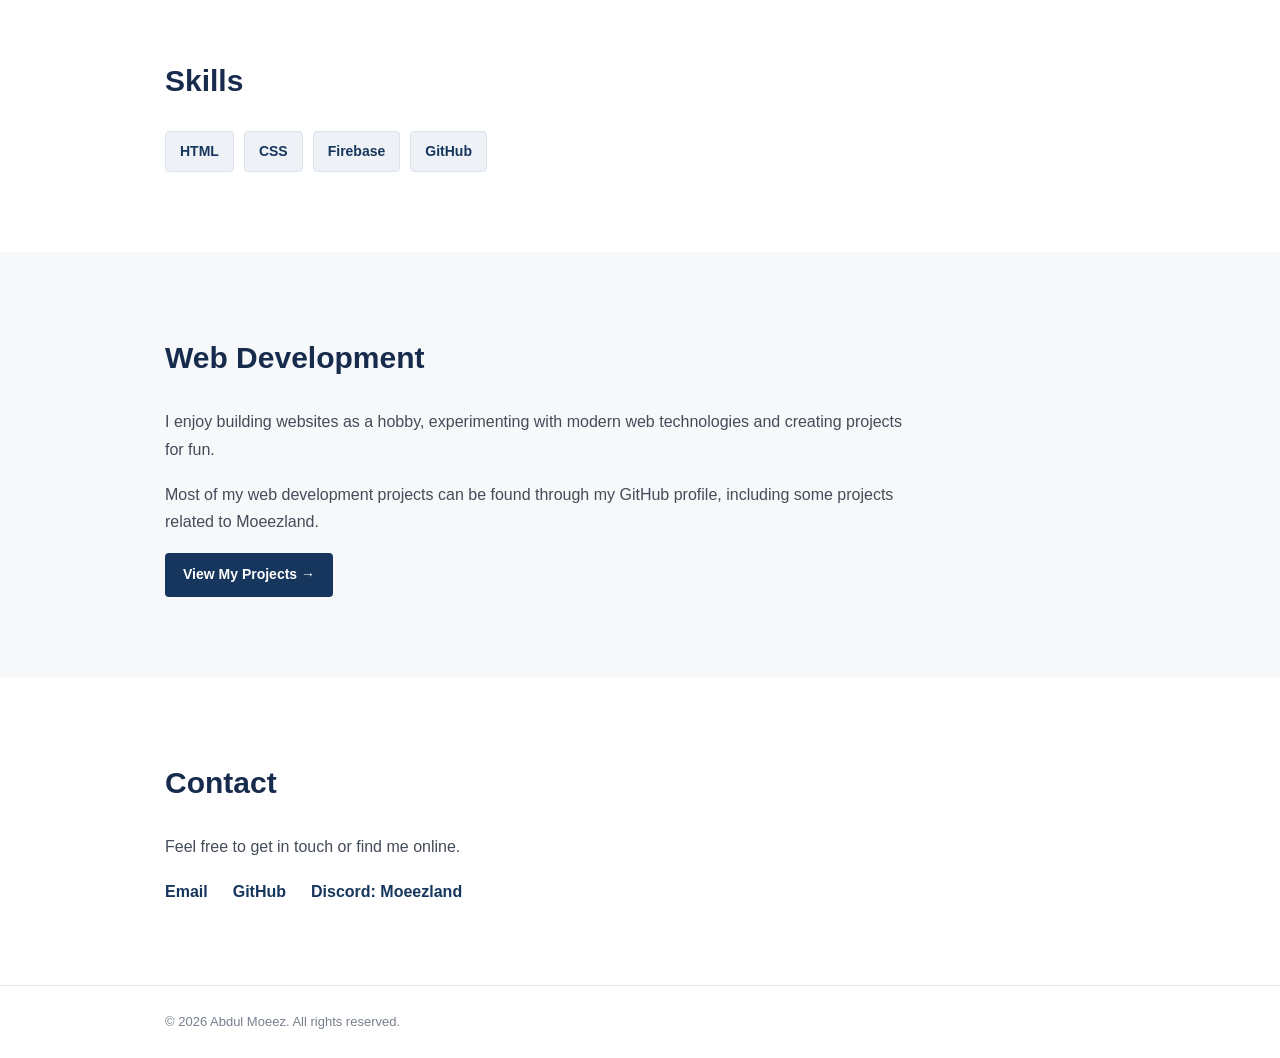
==== commit b94d7992: "Update index.html" ====
--- a/index.html
+++ b/index.html
@@ -30,21 +30,28 @@
     <!-- Hero -->
     <main>
 
-        <section class="hero">
-            <div class="container">
-                <p class="intro">Hello, I'm</p>
+<section class="hero">
+    <div class="container hero-content">
 
-                <h1>Abdul Moeez</h1>
+        <div class="hero-text-content">
+            <p class="intro">Hello, I'm</p>
 
-                <p class="hero-text">
-                    Student, hobbyist web developer, writer, gamer,
-                    and micronationalist.
-                </p>
+            <h1>Abdul Moeez</h1>
 
-                <a href="#about" class="button">About Me</a>
-            </div>
-        </section>
+            <p class="hero-text">
+                Student, hobbyist web developer, writer, gamer,
+                and micronationalist.
+            </p>
 
+            <a href="#about" class="button">About Me</a>
+        </div>
+
+        <div class="profile-photo">
+            <img src="profile.jpg" alt="Abdul Moeez">
+        </div>
+
+    </div>
+</section>
 
         <!-- About -->
         <section id="about">
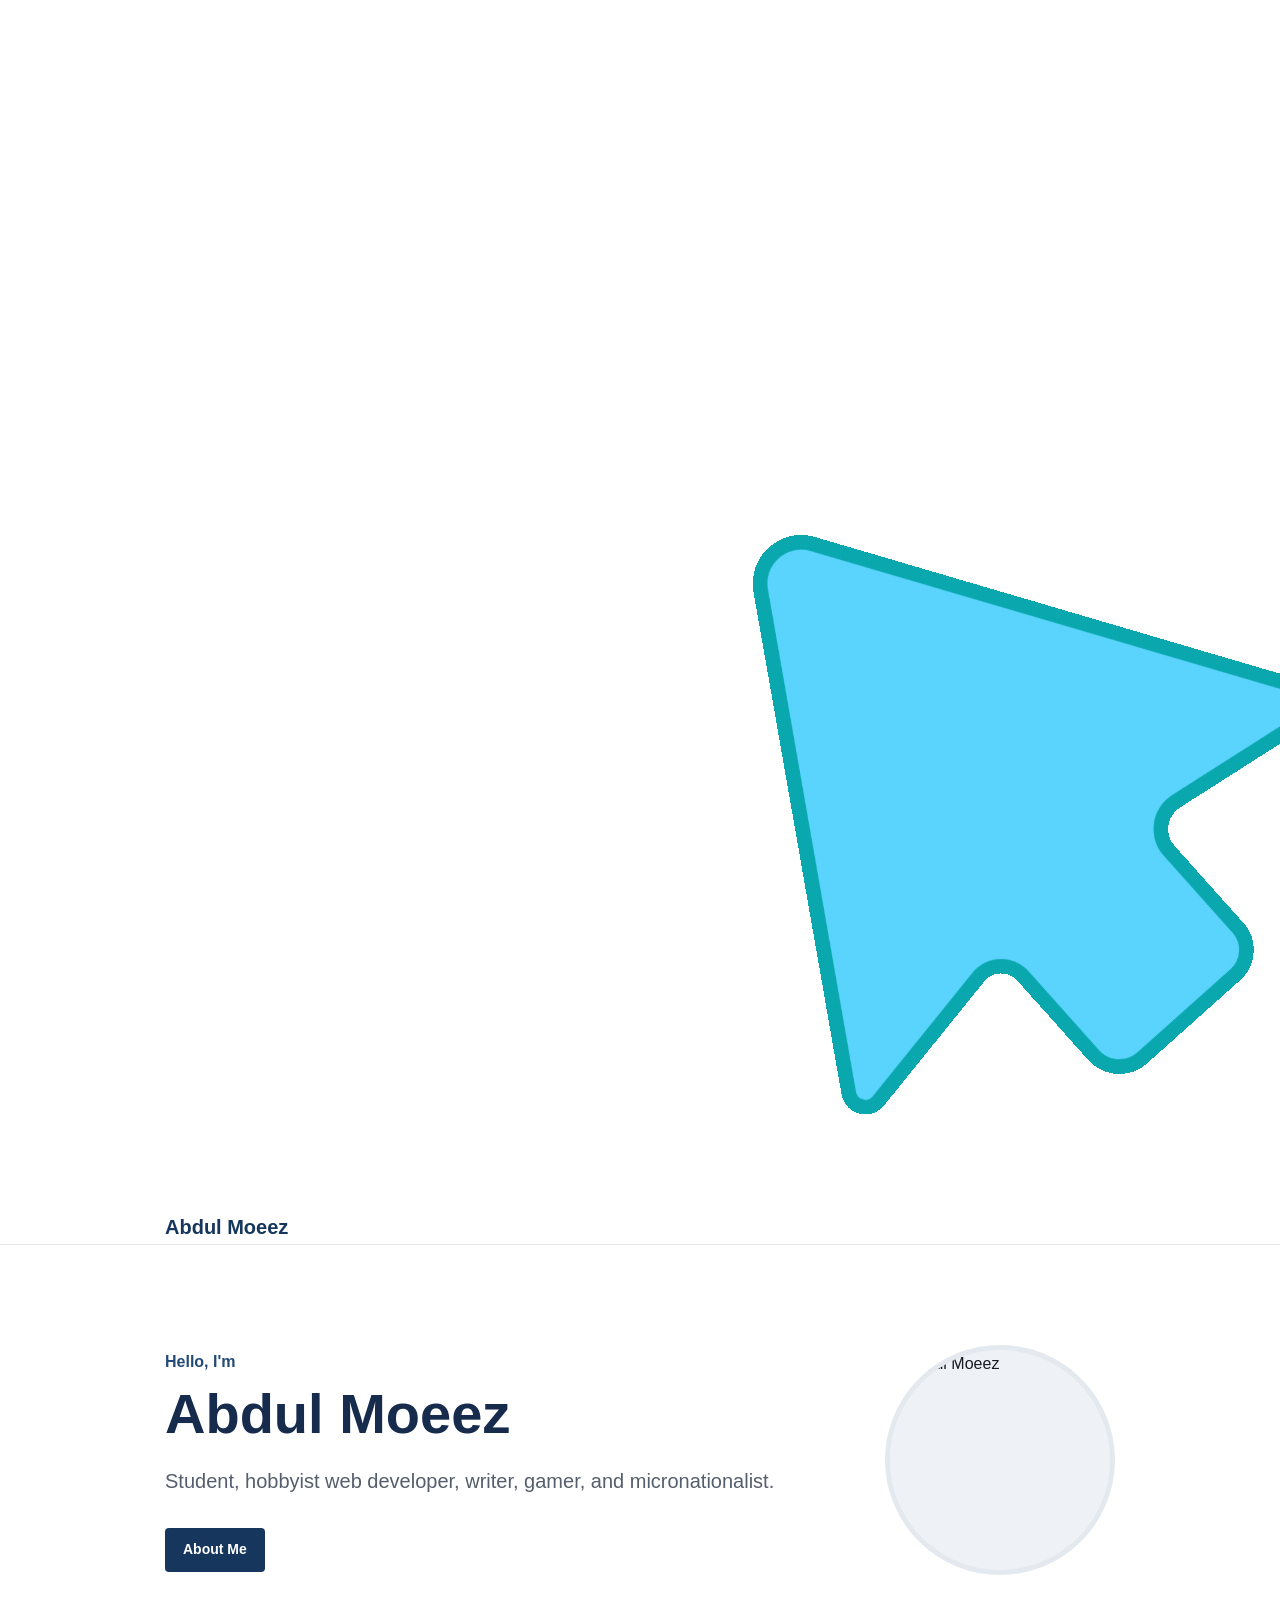
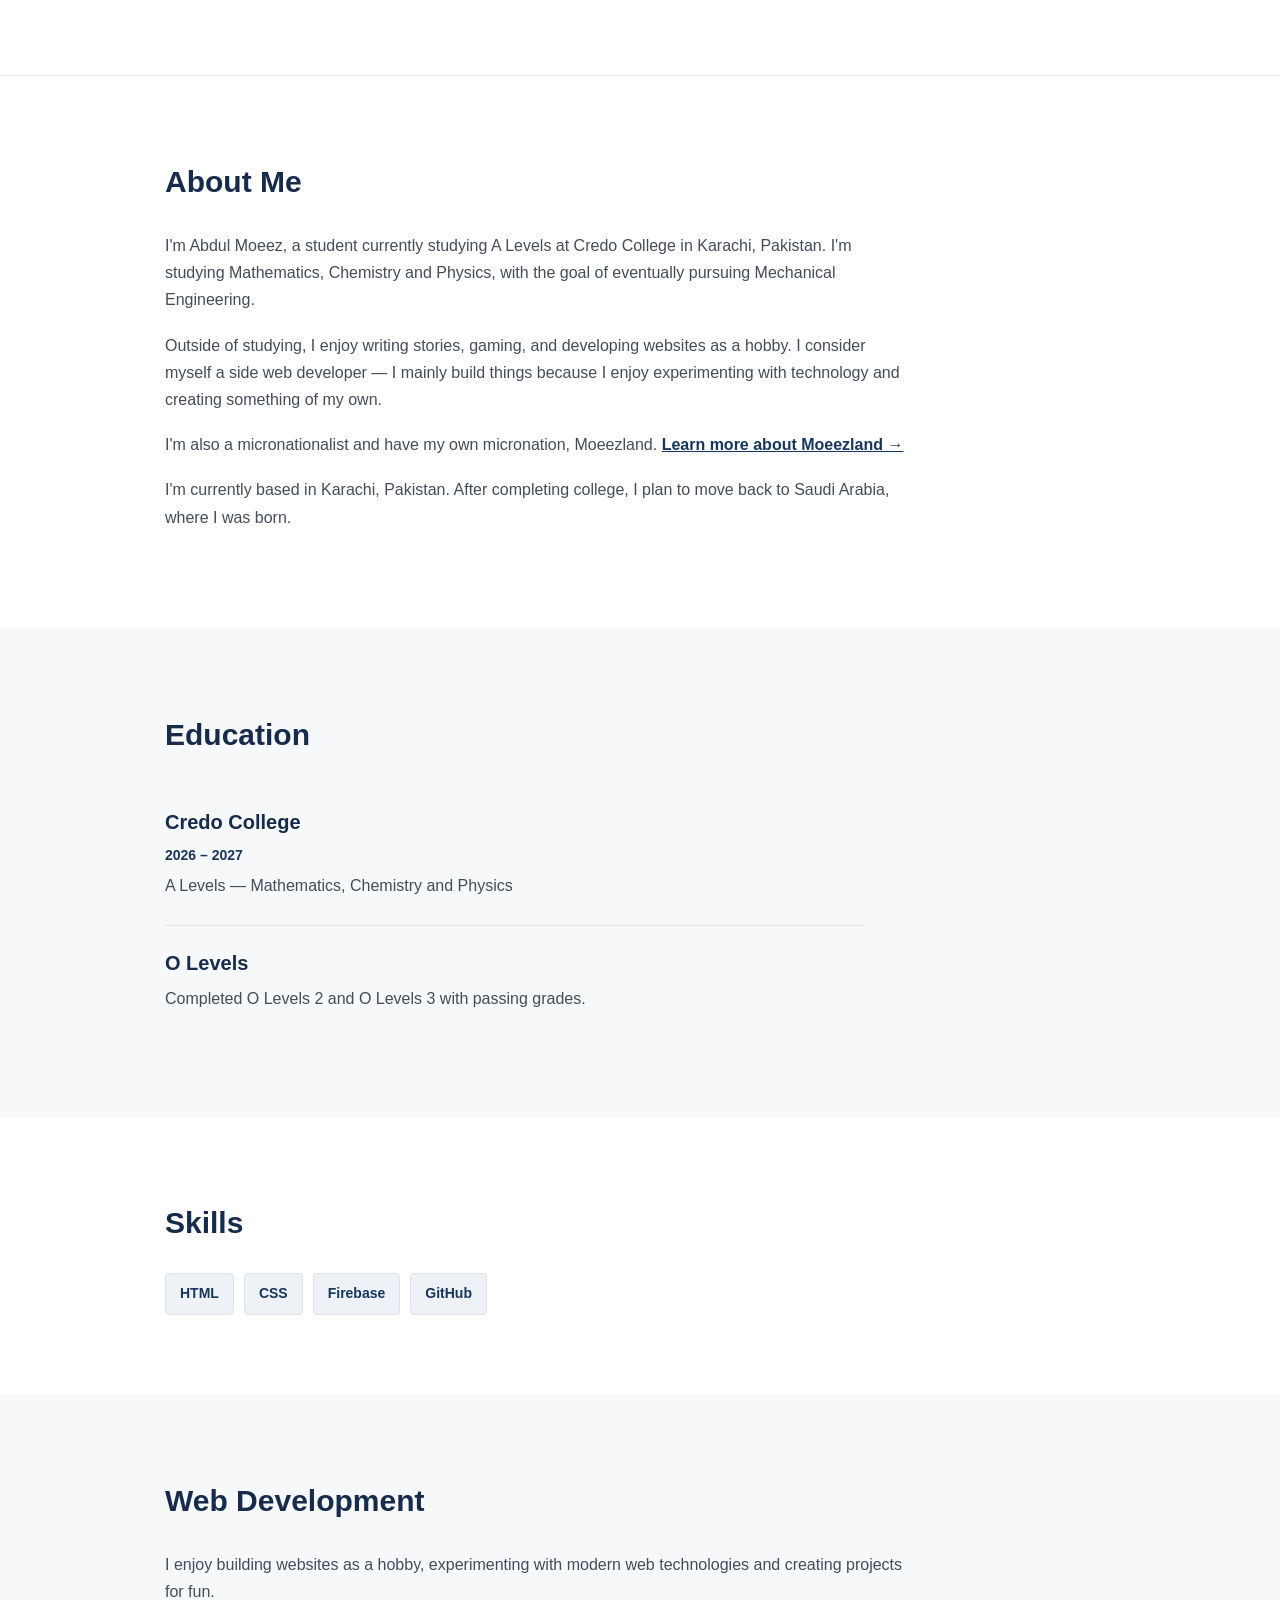
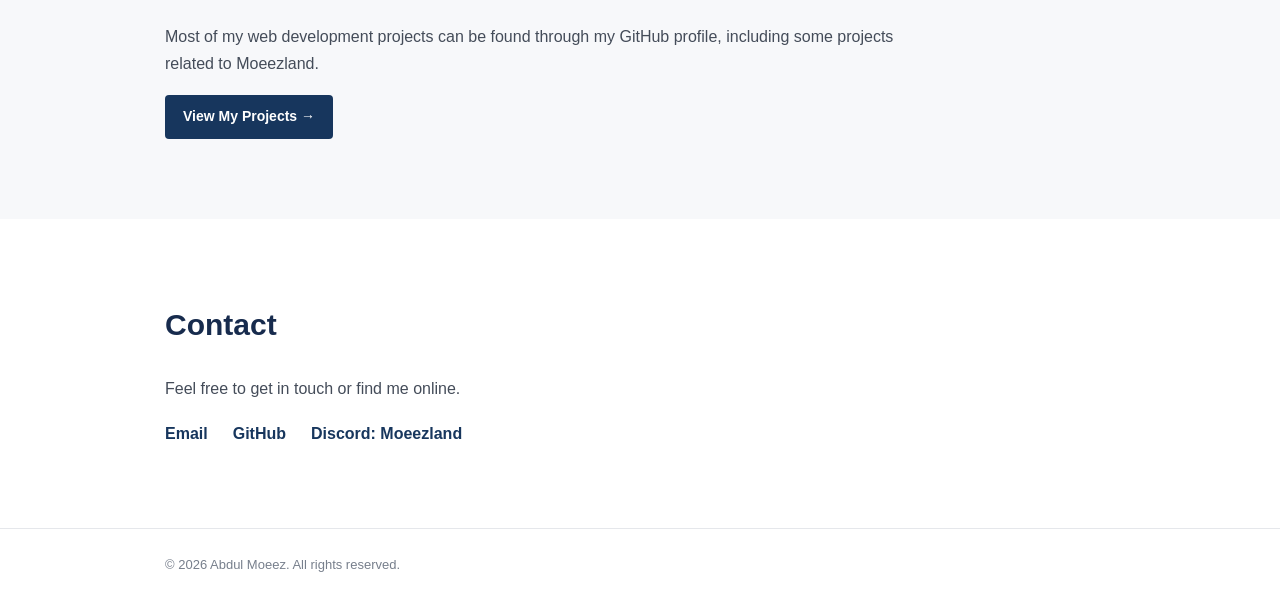
==== commit 15875ec9: "Update index.html" ====
--- a/index.html
+++ b/index.html
@@ -14,8 +14,11 @@
     <!-- Header -->
     <header>
         <div class="container nav">
-            <a href="#" class="logo">Abdul Moeez</a>
-
+
+<a href="#" class="logo">
+    <img src="logo.gif" alt="Logo">
+    <span>Abdul Moeez</span>
+</a>
             <nav>
                 <a href="#about">About</a>
                 <a href="#education">Education</a>
--- a/style.css
+++ b/style.css
@@ -14,8 +14,8 @@
 
 body {
     font-family: Arial, Helvetica, sans-serif;
+    background: white;
     color: #171b24;
-    background: #ffffff;
     line-height: 1.7;
 }
 
@@ -26,18 +26,15 @@
 }
 
 
-/* -------------------------
-   Header
-------------------------- */
+/* HEADER */
 
 header {
+    background: white;
     border-bottom: 1px solid #e5e7eb;
-    background: #ffffff;
 }
 
 .nav {
     min-height: 70px;
-
     display: flex;
     align-items: center;
     justify-content: space-between;
@@ -45,7 +42,7 @@
 }
 
 .logo {
-    color: #172b4d;
+    color: #17365d;
     font-size: 20px;
     font-weight: bold;
     text-decoration: none;
@@ -67,13 +64,22 @@
 }
 
 
-/* -------------------------
-   Hero
-------------------------- */
+/* HERO */
 
 .hero {
-    padding: 110px 0 100px;
+    padding: 100px 0;
     border-bottom: 1px solid #e5e7eb;
+}
+
+.hero-content {
+    display: flex;
+    align-items: center;
+    justify-content: space-between;
+    gap: 60px;
+}
+
+.hero-text-content {
+    flex: 1;
 }
 
 .intro {
@@ -97,9 +103,50 @@
 }
 
 
-/* -------------------------
-   Sections
-------------------------- */
+/* PROFILE PHOTO */
+
+.profile-photo {
+    width: 230px;
+    height: 230px;
+    flex-shrink: 0;
+
+    border-radius: 50%;
+    overflow: hidden;
+
+    background: #eef2f6;
+    border: 5px solid #e4e9ef;
+
+    display: flex;
+    align-items: center;
+    justify-content: center;
+}
+
+.profile-photo img {
+    width: 100%;
+    height: 100%;
+    object-fit: cover;
+}
+
+
+/* BUTTON */
+
+.button {
+    display: inline-block;
+    background: #17365d;
+    color: white;
+    padding: 10px 18px;
+    text-decoration: none;
+    font-size: 14px;
+    font-weight: bold;
+    border-radius: 4px;
+}
+
+.button:hover {
+    background: #102946;
+}
+
+
+/* SECTIONS */
 
 section {
     padding: 80px 0;
@@ -128,47 +175,15 @@
 }
 
 
-/* -------------------------
-   Buttons
-------------------------- */
-
-.button {
-    display: inline-block;
-
-    background: #17365d;
-    color: #ffffff;
-
-    padding: 10px 18px;
-
-    text-decoration: none;
-    font-size: 14px;
-    font-weight: bold;
-
-    border-radius: 4px;
-}
-
-.button:hover {
-    background: #102946;
-}
-
-
-/* -------------------------
-   Links
-------------------------- */
+/* LINKS */
 
 section a:not(.button) {
     color: #17365d;
     font-weight: bold;
 }
 
-section a:not(.button):hover {
-    text-decoration: none;
-}
-
-
-/* -------------------------
-   Education
-------------------------- */
+
+/* EDUCATION */
 
 .education-item {
     padding: 20px 0;
@@ -191,9 +206,7 @@
 }
 
 
-/* -------------------------
-   Skills
-------------------------- */
+/* SKILLS */
 
 .skills-list {
     display: flex;
@@ -203,21 +216,16 @@
 
 .skills-list span {
     padding: 8px 14px;
-
     background: #eef2f6;
     color: #17365d;
-
     border: 1px solid #dce3eb;
     border-radius: 4px;
-
     font-size: 14px;
     font-weight: bold;
 }
 
 
-/* -------------------------
-   Contact
-------------------------- */
+/* CONTACT */
 
 .contact-links {
     display: flex;
@@ -233,14 +241,12 @@
 }
 
 
-/* -------------------------
-   Footer
-------------------------- */
+/* FOOTER */
 
 footer {
     padding: 25px 0;
     border-top: 1px solid #e5e7eb;
-    background: #ffffff;
+    background: white;
 }
 
 footer p {
@@ -249,9 +255,7 @@
 }
 
 
-/* -------------------------
-   Mobile
-------------------------- */
+/* MOBILE */
 
 @media (max-width: 700px) {
 
@@ -267,7 +271,18 @@
     }
 
     .hero {
-        padding: 80px 0;
+        padding: 70px 0;
+    }
+
+    .hero-content {
+        flex-direction: column-reverse;
+        text-align: center;
+        gap: 30px;
+    }
+
+    .profile-photo {
+        width: 180px;
+        height: 180px;
     }
 
     h1 {
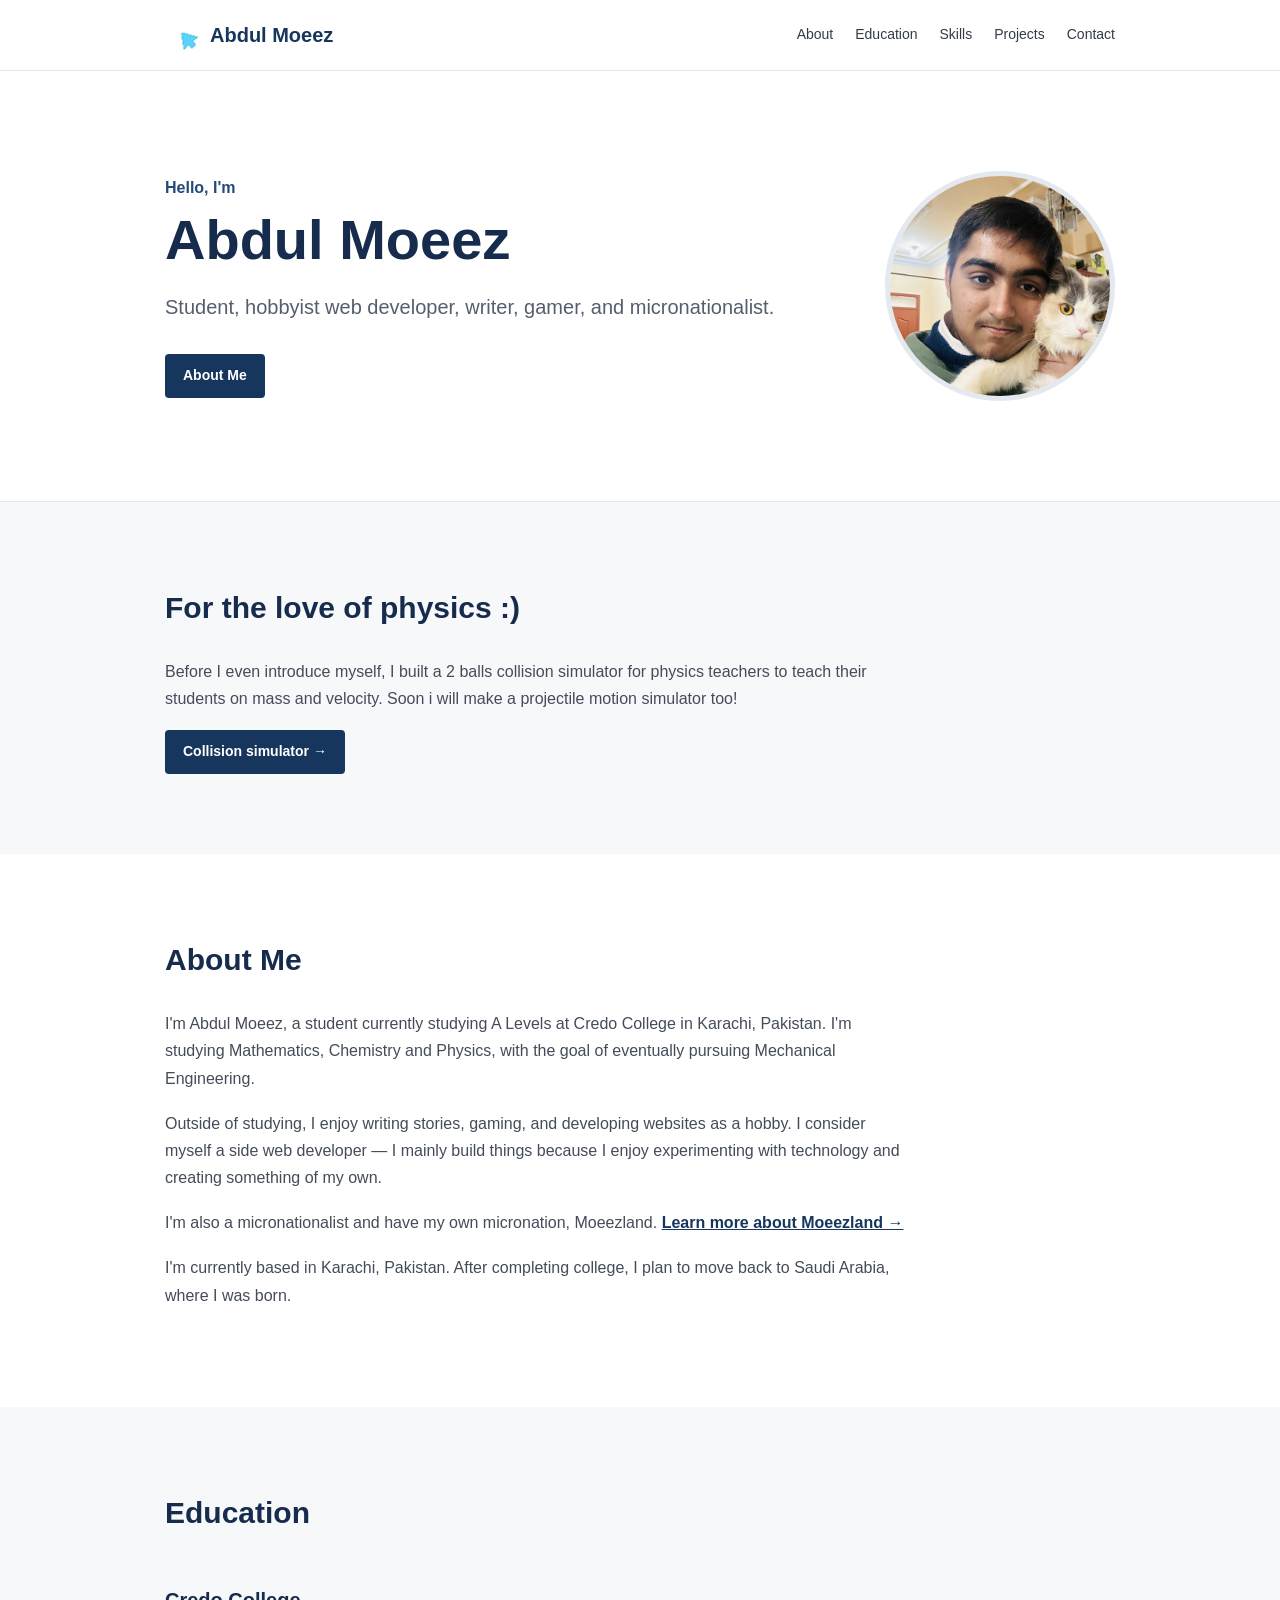
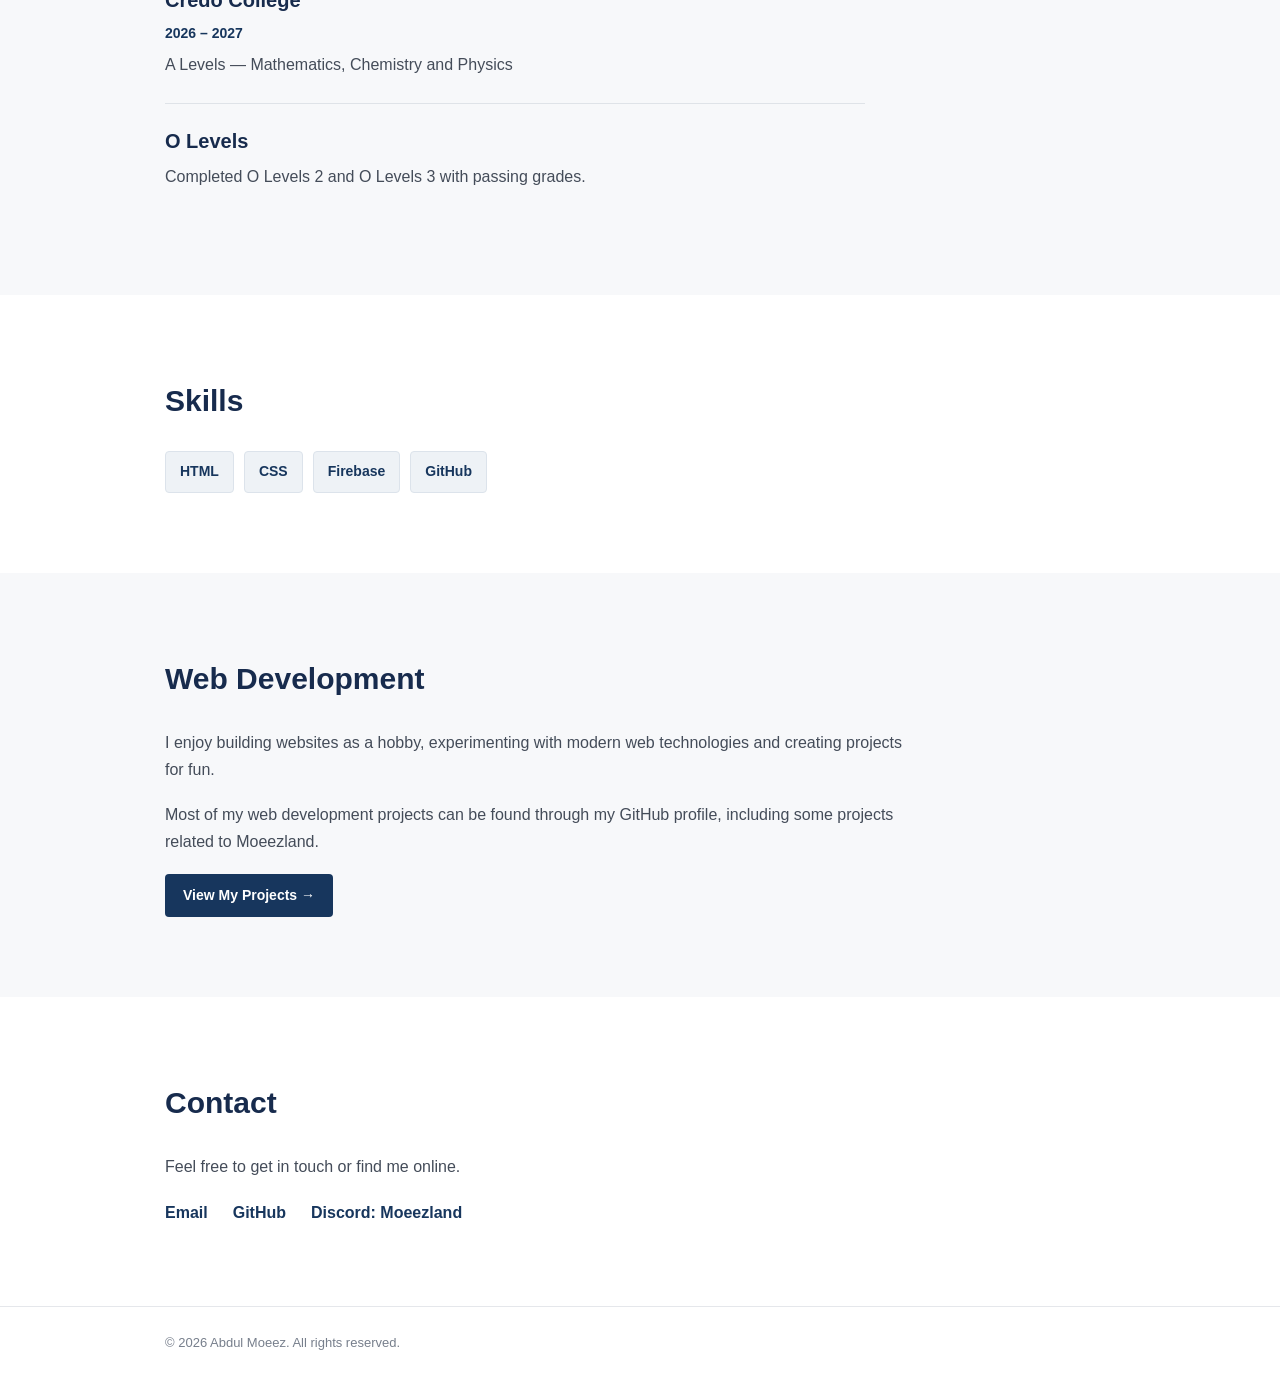
==== commit 850927a2: "Update index.html" ====
--- a/index.html
+++ b/index.html
@@ -56,6 +56,24 @@
     </div>
 </section>
 
+        <section id="projects" class="light-section">
+            <div class="container">
+                <h2>For the love of physics :)</h2>
+
+                <p>
+                    Before I even introduce myself, I built a 2 balls collision simulator for physics teachers to teach their students on mass and velocity. Soon i will make a projectile motion simulator too!
+                </p>
+
+                <a
+                    href="https://www.abdulmoeez.net/physics-collision.html"
+                    target="_blank"
+                    class="button"
+                >
+                    Collision simulator →
+                </a>
+            </div>
+        </section>
+        
         <!-- About -->
         <section id="about">
             <div class="container">
--- a/style.css
+++ b/style.css
@@ -301,3 +301,20 @@
         font-size: 26px;
     }
 }
+
+.logo {
+    display: flex;
+    align-items: center;
+    gap: 10px;
+
+    color: #17365d;
+    font-size: 20px;
+    font-weight: bold;
+    text-decoration: none;
+}
+
+.logo img {
+    width: 35px;
+    height: 35px;
+    object-fit: contain;
+}
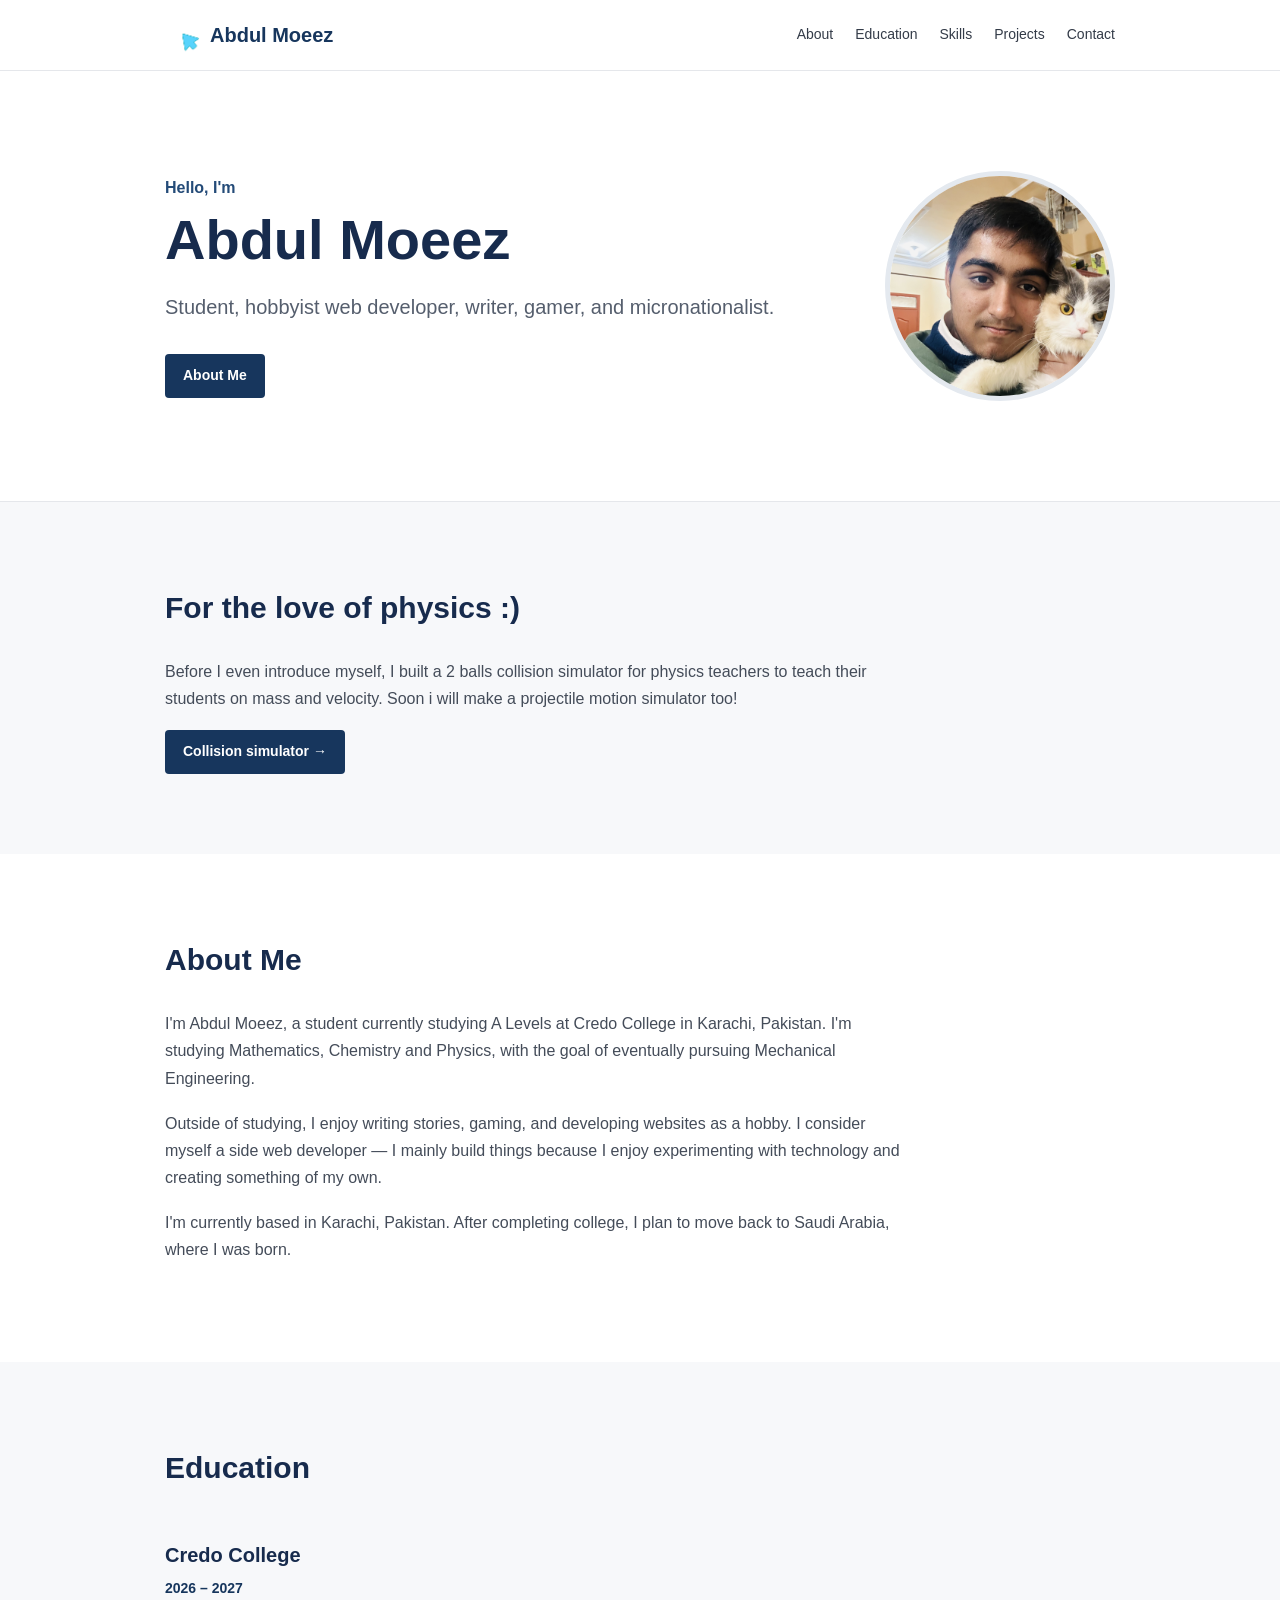
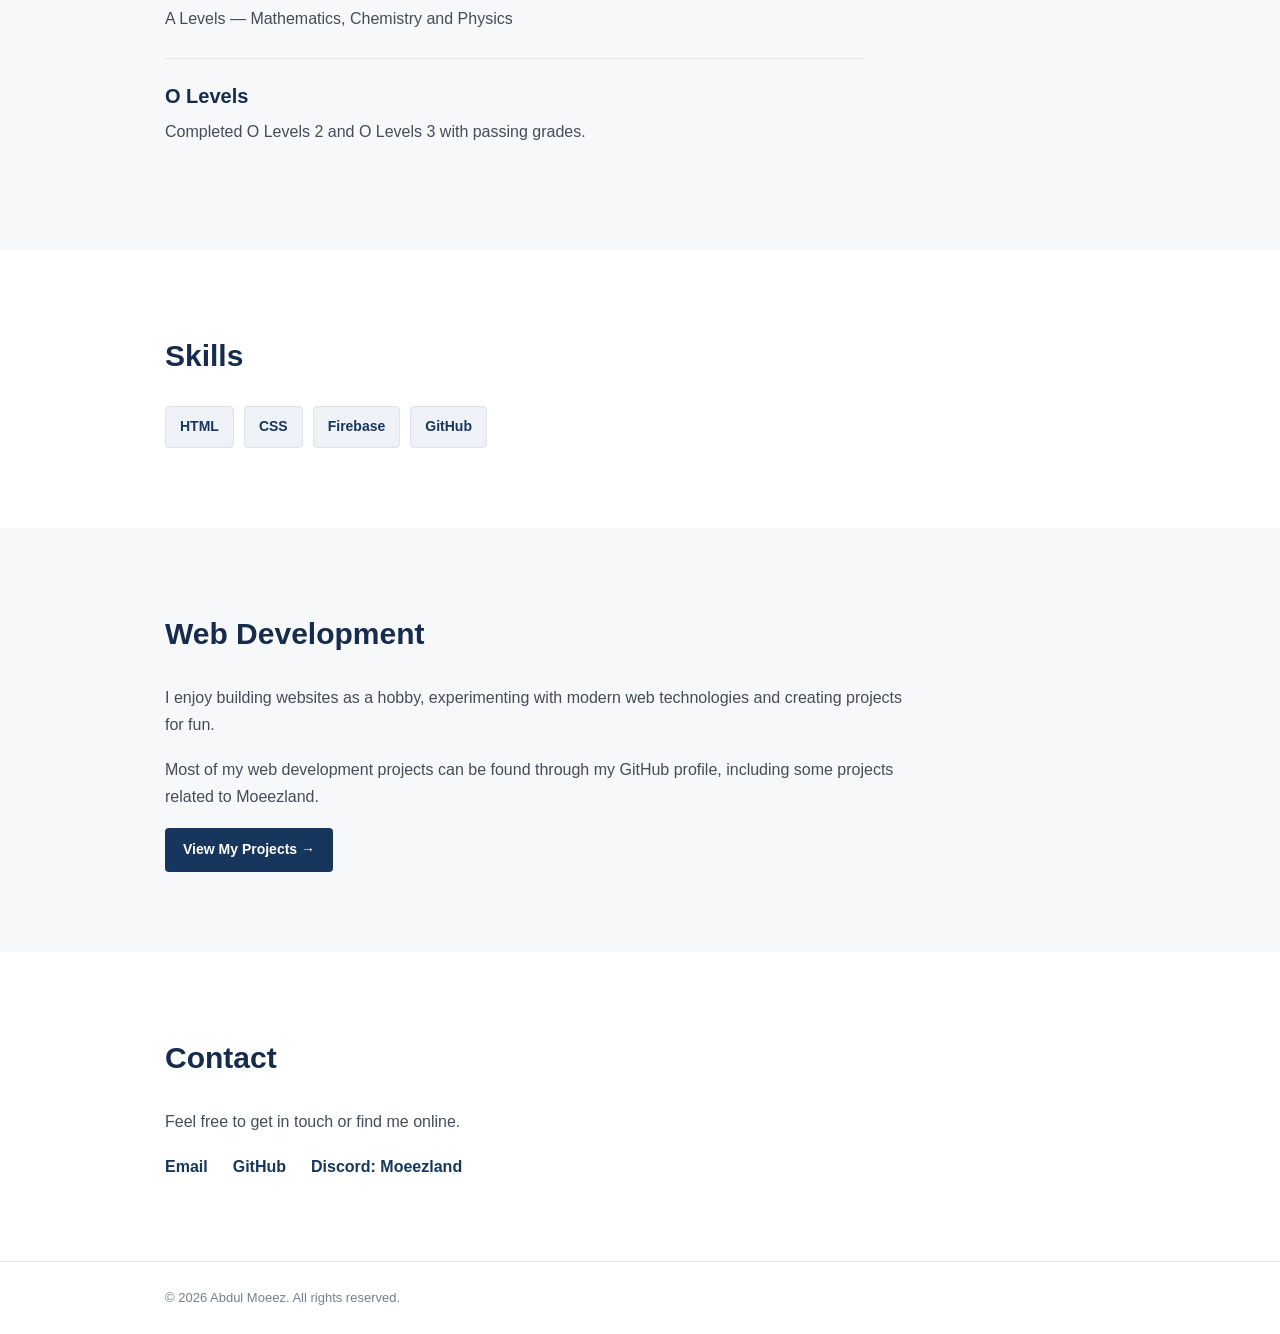
==== commit 44cbecae: "Update index.html" ====
--- a/index.html
+++ b/index.html
@@ -95,14 +95,6 @@
                 </p>
 
                 <p>
-                    I'm also a micronationalist and have my own
-                    micronation, Moeezland.
-                    <a href="https://moeezland.com" target="_blank">
-                        Learn more about Moeezland →
-                    </a>
-                </p>
-
-                <p>
                     I'm currently based in Karachi, Pakistan. After
                     completing college, I plan to move back to Saudi Arabia,
                     where I was born.
